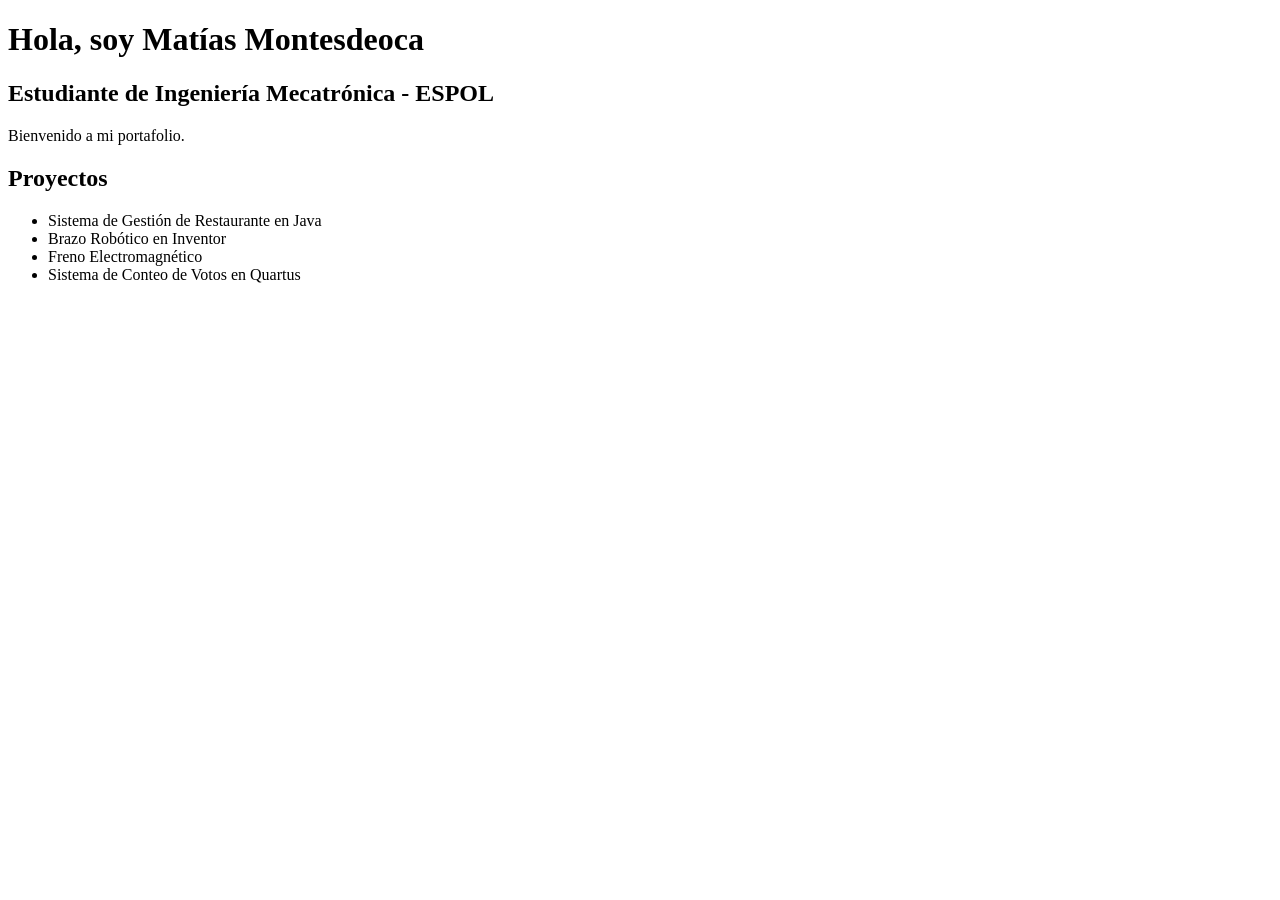
==== index.html @ 7d02b805 "Create index.html" ====
<!DOCTYPE html>
<html lang="es">
<head>
    <meta charset="UTF-8">
    <title>Matías Montesdeoca</title>
</head>

<body>

<h1>Hola, soy Matías Montesdeoca</h1>

<h2>Estudiante de Ingeniería Mecatrónica - ESPOL</h2>

<p>
Bienvenido a mi portafolio.
</p>

<h2>Proyectos</h2>

<ul>
<li>Sistema de Gestión de Restaurante en Java</li>
<li>Brazo Robótico en Inventor</li>
<li>Freno Electromagnético</li>
<li>Sistema de Conteo de Votos en Quartus</li>
</ul>

</body>
</html>
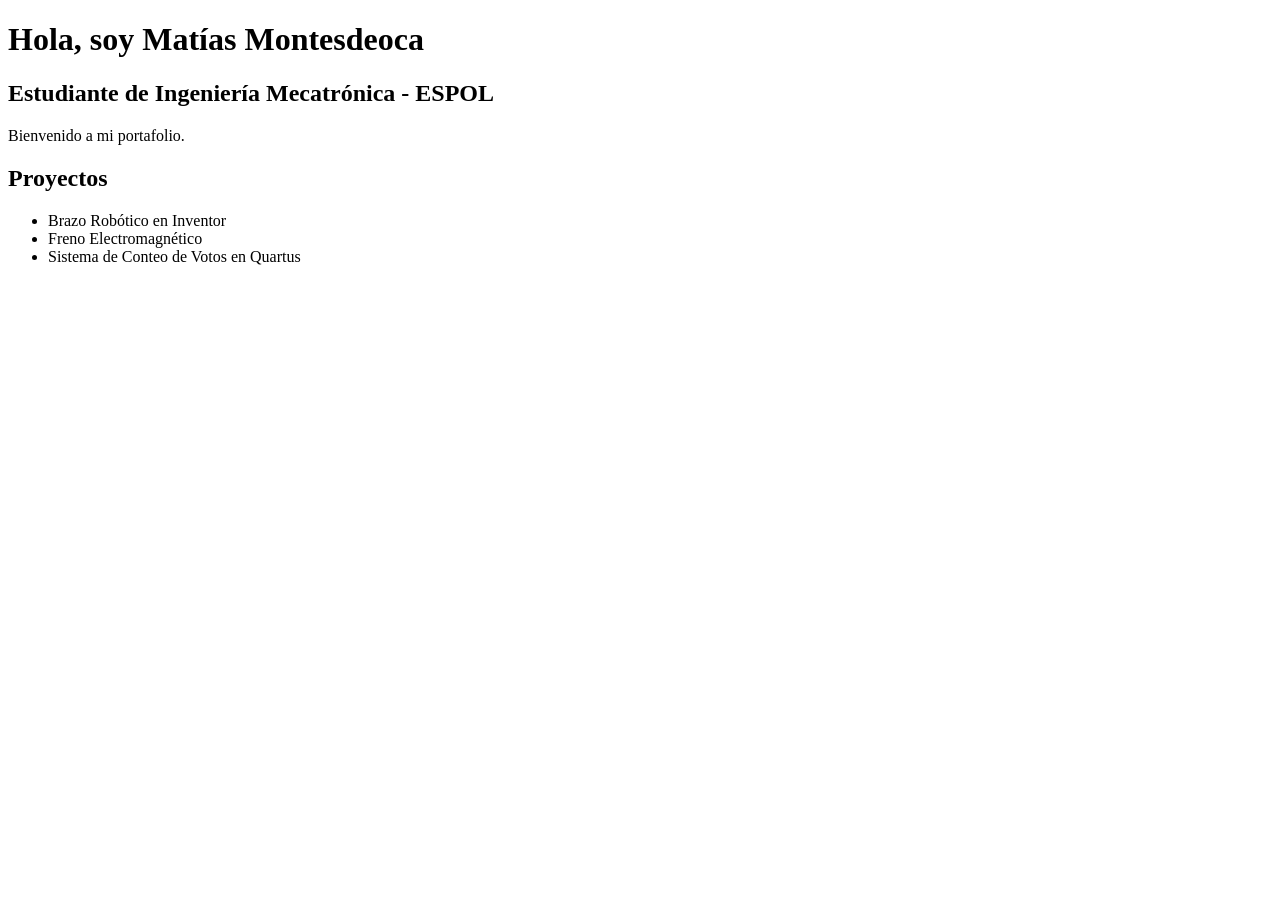
==== commit 9a17340a: "Update index.html" ====
--- a/index.html
+++ b/index.html
@@ -18,7 +18,6 @@
 <h2>Proyectos</h2>
 
 <ul>
-<li>Sistema de Gestión de Restaurante en Java</li>
 <li>Brazo Robótico en Inventor</li>
 <li>Freno Electromagnético</li>
 <li>Sistema de Conteo de Votos en Quartus</li>
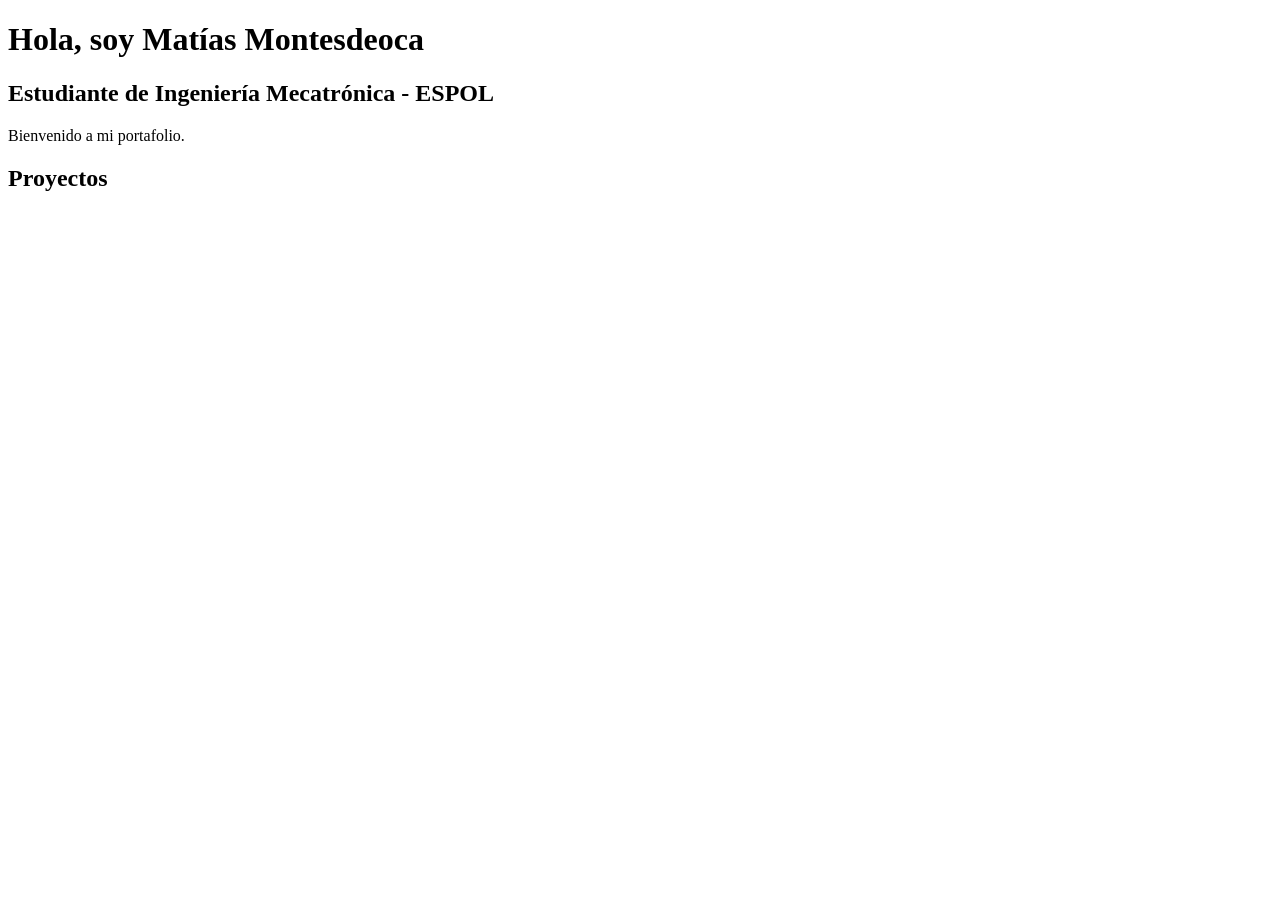
==== commit 67464cf1: "Update index.html" ====
--- a/index.html
+++ b/index.html
@@ -18,9 +18,7 @@
 <h2>Proyectos</h2>
 
 <ul>
-<li>Brazo Robótico en Inventor</li>
-<li>Freno Electromagnético</li>
-<li>Sistema de Conteo de Votos en Quartus</li>
+
 </ul>
 
 </body>
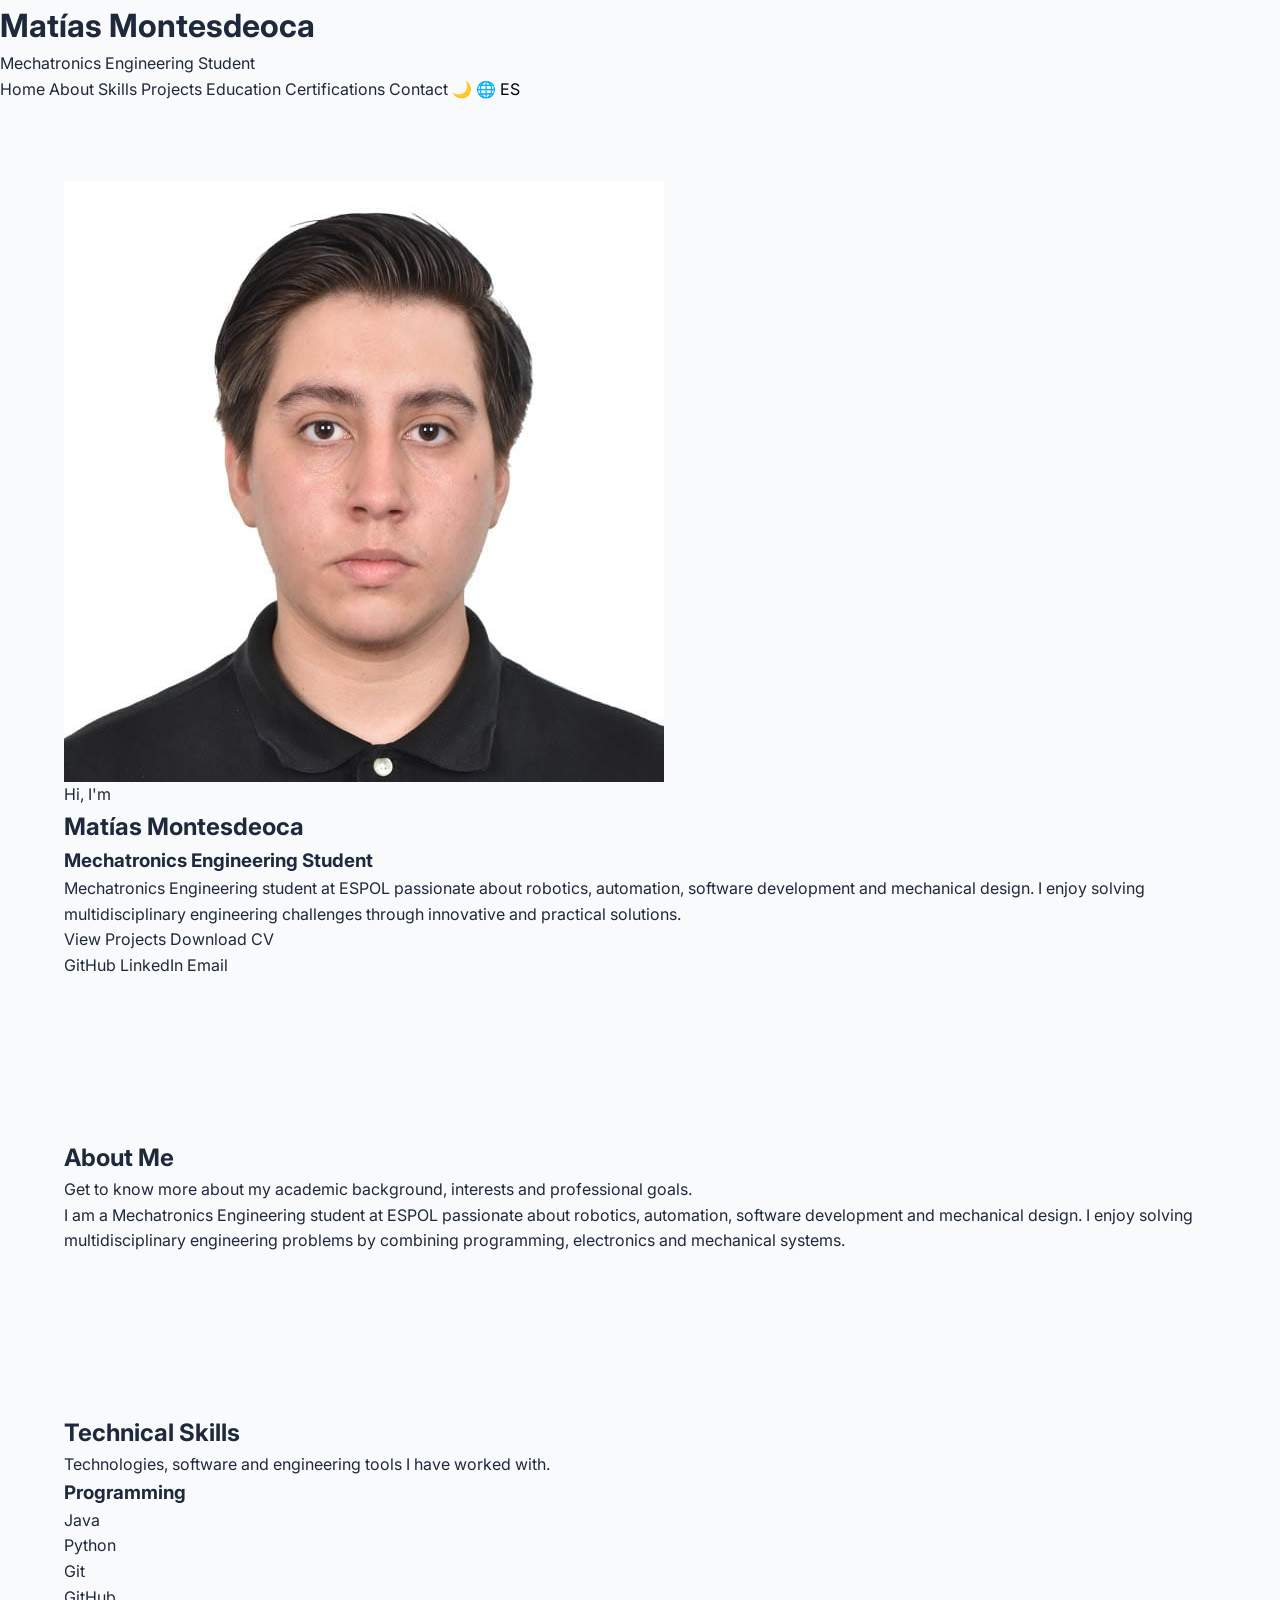
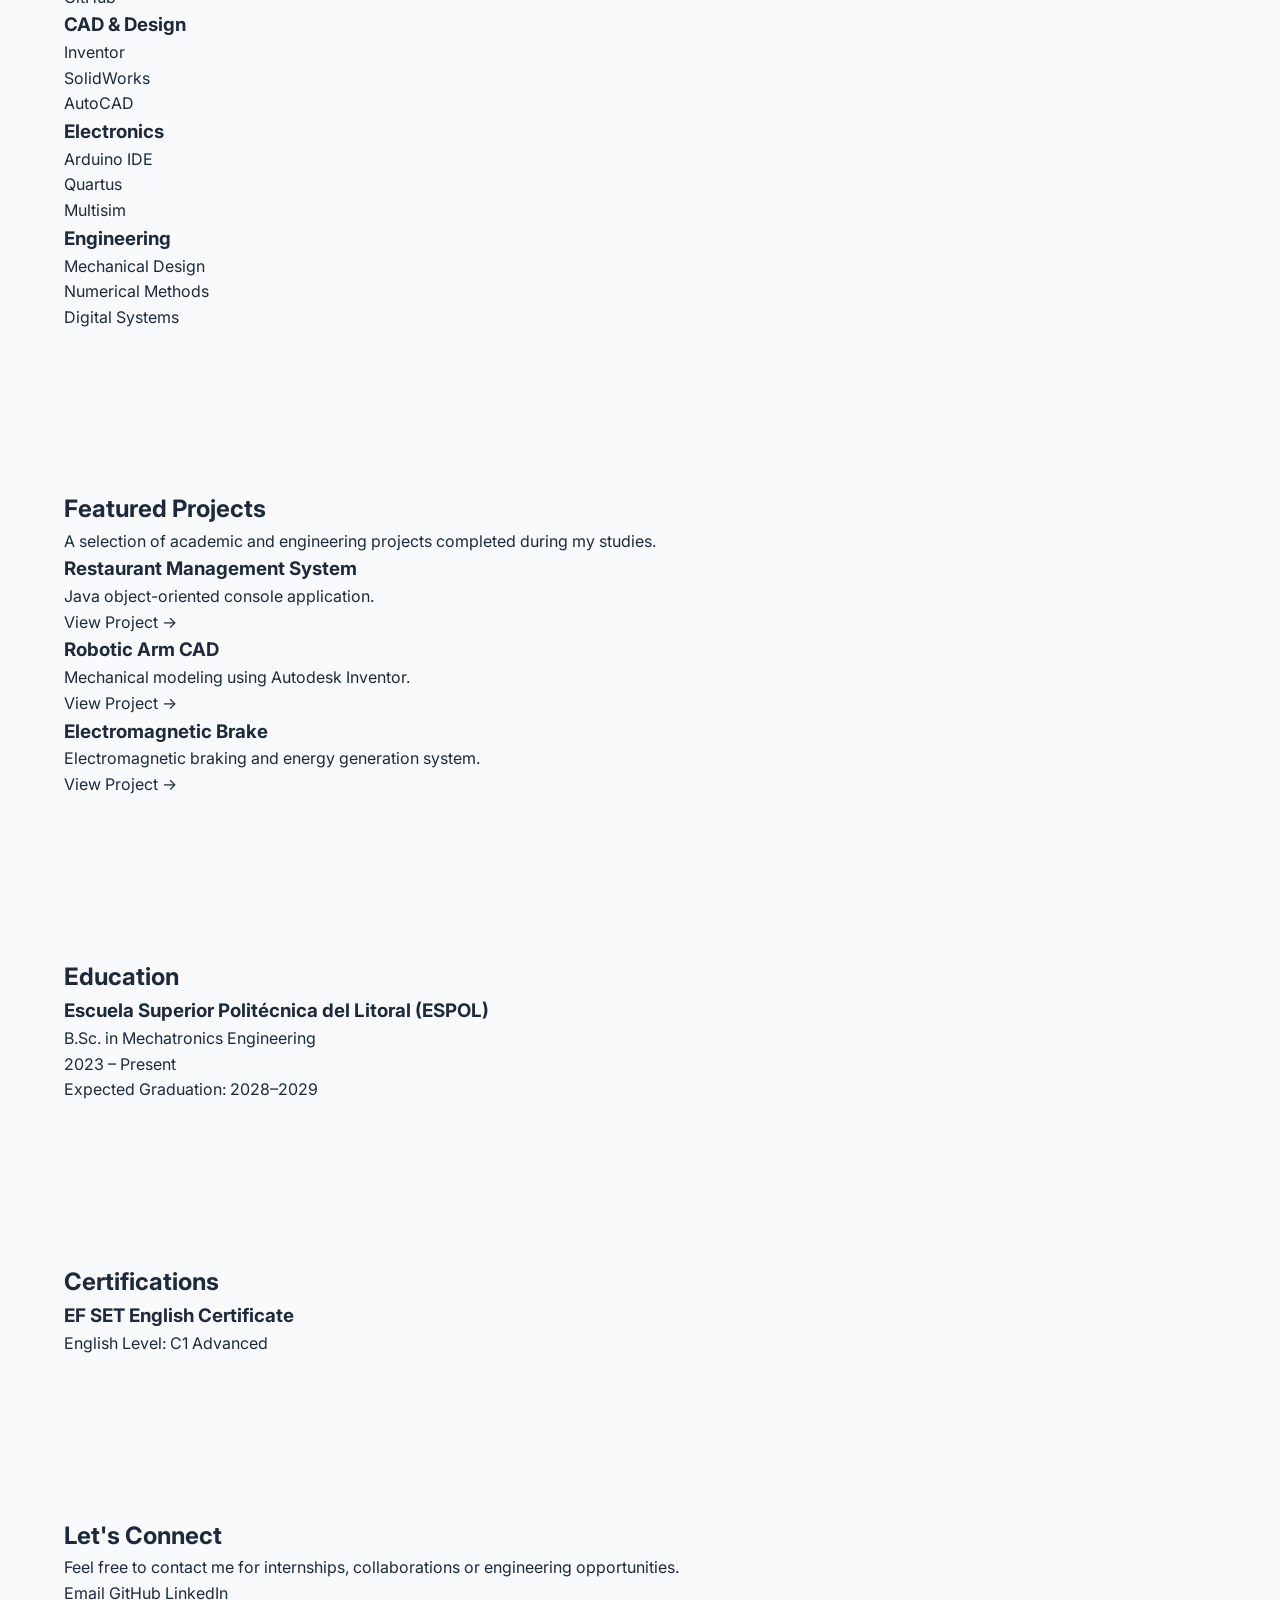
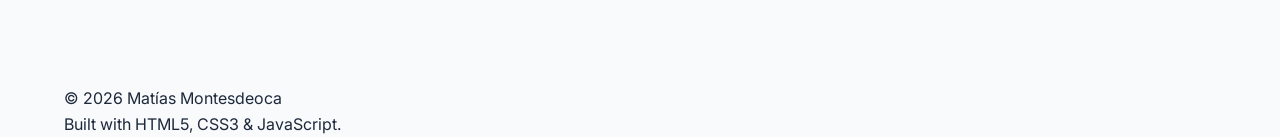
==== commit 39153848: "Update" ====
--- a/index.html
+++ b/index.html
@@ -1,25 +1,512 @@
 <!DOCTYPE html>
-<html lang="es">
+<html lang="en">
+
 <head>
+
+    <!-- =========================================
+         META INFORMATION
+    ========================================== -->
+
     <meta charset="UTF-8">
-    <title>Matías Montesdeoca</title>
+
+    <meta
+        name="viewport"
+        content="width=device-width, initial-scale=1.0">
+
+    <title>
+        Matías Montesdeoca | Mechatronics Engineering Student
+    </title>
+
+    <meta
+        name="description"
+        content="Portfolio of Matías Montesdeoca, Mechatronics Engineering student at ESPOL, interested in robotics, programming and automation.">
+
+    <!-- Favicon (to be added later) -->
+    <!-- <link rel="icon" href="images/icons/favicon.ico"> -->
+
+    <link
+        rel="stylesheet"
+        href="css/style.css">
+
+    <link
+        rel="stylesheet"
+        href="css/responsive.css">
+
 </head>
 
 <body>
 
-<h1>Hola, soy Matías Montesdeoca</h1>
-
-<h2>Estudiante de Ingeniería Mecatrónica - ESPOL</h2>
-
-<p>
-Bienvenido a mi portafolio.
-</p>
-
-<h2>Proyectos</h2>
-
-<ul>
-
-</ul>
+    <!-- =========================================
+         HEADER
+    ========================================== -->
+
+    <header>
+
+        <div class="header-info">
+
+            <h1>Matías Montesdeoca</h1>
+
+            <p>Mechatronics Engineering Student</p>
+
+        </div>
+
+        <nav class="navbar">
+
+            <a href="#home">Home</a>
+
+            <a href="#about">About</a>
+
+            <a href="#skills">Skills</a>
+
+            <a href="#projects">Projects</a>
+
+            <a href="#education">Education</a>
+
+            <a href="#certifications">Certifications</a>
+
+            <a href="#contact">Contact</a>
+
+            <button id="theme-toggle">
+                🌙
+            </button>
+
+            <button id="language-toggle">
+                🌐 ES
+            </button>
+
+        </nav>
+
+    </header>
+
+    <!-- =========================================
+         MAIN
+    ========================================== -->
+
+    <main>
+
+        <!-- =====================================
+             HERO
+        ====================================== -->
+
+        <section id="home" class="hero">
+
+            <div class="container hero-container">
+
+                <div class="hero-image">
+
+                    <img
+                        src="images/profile/profile-photo.jpeg"
+                        alt="Portrait of Matías Montesdeoca"
+                        loading="eager">
+
+                </div>
+
+                <div class="hero-content">
+
+                    <p>Hi, I'm</p>
+
+                    <h2>Matías Montesdeoca</h2>
+
+                    <h3>Mechatronics Engineering Student</h3>
+
+                    <p>
+                        Mechatronics Engineering student at ESPOL passionate
+                        about robotics, automation, software development and
+                        mechanical design. I enjoy solving multidisciplinary
+                        engineering challenges through innovative and practical
+                        solutions.
+                    </p>
+
+                    <div class="hero-buttons">
+
+                        <a href="#projects">
+                            View Projects
+                        </a>
+
+                        <a
+                            href="assets/cv/CV_EN.pdf"
+                            target="_blank"
+                            rel="noopener noreferrer">
+
+                            Download CV
+
+                        </a>
+
+                    </div>
+
+                    <div class="social-links">
+
+                        <a
+                            href="https://github.com/MatiasMontesdeoca"
+                            target="_blank"
+                            rel="noopener noreferrer">
+
+                            GitHub
+
+                        </a>
+
+                        <a
+                            href="https://linkedin.com/in/TU-LINKEDIN"
+                            target="_blank"
+                            rel="noopener noreferrer">
+
+                            LinkedIn
+
+                        </a>
+
+                        <a href="mailto:mathiasxmontesdeoca@gmail.com">
+
+                            Email
+
+                        </a>
+
+                    </div>
+
+                </div>
+
+            </div>
+
+        </section>
+
+        <!-- =====================================
+             ABOUT
+        ====================================== -->
+
+        <section id="about" class="about">
+
+            <div class="container">
+
+                <div class="section-header">
+
+                    <h2>About Me</h2>
+
+                    <p>
+                        Get to know more about my academic background,
+                        interests and professional goals.
+                    </p>
+
+                </div>
+
+                <div class="about-content">
+
+                    <p>
+                        I am a Mechatronics Engineering student at ESPOL
+                        passionate about robotics, automation, software
+                        development and mechanical design. I enjoy solving
+                        multidisciplinary engineering problems by combining
+                        programming, electronics and mechanical systems.
+                    </p>
+
+                </div>
+
+            </div>
+
+        </section>
+
+        <!-- =====================================
+             SKILLS
+        ====================================== -->
+
+        <section id="skills" class="skills">
+
+            <div class="container">
+
+                <div class="section-header">
+
+                    <h2>Technical Skills</h2>
+
+                    <p>
+                        Technologies, software and engineering tools
+                        I have worked with.
+                    </p>
+
+                </div>
+
+                <div class="skills-grid">
+
+                    <div class="card skill-card">
+
+                        <h3>Programming</h3>
+
+                        <ul>
+
+                            <li>Java</li>
+                            <li>Python</li>
+                            <li>Git</li>
+                            <li>GitHub</li>
+
+                        </ul>
+
+                    </div>
+
+                    <div class="card skill-card">
+
+                        <h3>CAD & Design</h3>
+
+                        <ul>
+
+                            <li>Inventor</li>
+                            <li>SolidWorks</li>
+                            <li>AutoCAD</li>
+
+                        </ul>
+
+                    </div>
+
+                    <div class="card skill-card">
+
+                        <h3>Electronics</h3>
+
+                        <ul>
+
+                            <li>Arduino IDE</li>
+                            <li>Quartus</li>
+                            <li>Multisim</li>
+
+                        </ul>
+
+                    </div>
+
+                    <div class="card skill-card">
+
+                        <h3>Engineering</h3>
+
+                        <ul>
+
+                            <li>Mechanical Design</li>
+                            <li>Numerical Methods</li>
+                            <li>Digital Systems</li>
+
+                        </ul>
+
+                    </div>
+
+                </div>
+
+            </div>
+
+        </section>
+
+        <!-- =====================================
+             PROJECTS
+        ====================================== -->
+
+        <section id="projects" class="projects">
+
+            <div class="container">
+
+                <div class="section-header">
+
+                    <h2>Featured Projects</h2>
+
+                    <p>
+                        A selection of academic and engineering
+                        projects completed during my studies.
+                    </p>
+
+                </div>
+
+                <div class="projects-grid">
+
+                    <article class="card project-card">
+
+                        <h3>Restaurant Management System</h3>
+
+                        <p>
+                            Java object-oriented console application.
+                        </p>
+
+                        <a href="projects/restaurant.html">
+
+                            View Project →
+
+                        </a>
+
+                    </article>
+
+                    <article class="card project-card">
+
+                        <h3>Robotic Arm CAD</h3>
+
+                        <p>
+                            Mechanical modeling using Autodesk Inventor.
+                        </p>
+
+                        <a href="projects/robotic-arm.html">
+
+                            View Project →
+
+                        </a>
+
+                    </article>
+
+                    <article class="card project-card">
+
+                        <h3>Electromagnetic Brake</h3>
+
+                        <p>
+                            Electromagnetic braking and energy generation
+                            system.
+                        </p>
+
+                        <a href="projects/electromagnetic-brake.html">
+
+                            View Project →
+
+                        </a>
+
+                    </article>
+
+                </div>
+
+            </div>
+
+        </section>
+
+        <!-- =====================================
+             EDUCATION
+        ====================================== -->
+
+        <section id="education" class="education">
+
+            <div class="container">
+
+                <div class="section-header">
+
+                    <h2>Education</h2>
+
+                </div>
+
+                <div class="card education-card">
+
+                    <h3>
+                        Escuela Superior Politécnica del Litoral (ESPOL)
+                    </h3>
+
+                    <p>B.Sc. in Mechatronics Engineering</p>
+
+                    <p>2023 – Present</p>
+
+                    <p>Expected Graduation: 2028–2029</p>
+
+                </div>
+
+            </div>
+
+        </section>
+
+        <!-- =====================================
+             CERTIFICATIONS
+        ====================================== -->
+
+        <section id="certifications" class="certifications">
+
+            <div class="container">
+
+                <div class="section-header">
+
+                    <h2>Certifications</h2>
+
+                </div>
+
+                <div class="card certification-card">
+
+                    <h3>EF SET English Certificate</h3>
+
+                    <p>English Level: C1 Advanced</p>
+
+                </div>
+
+            </div>
+
+        </section>
+
+        <!-- =====================================
+             CONTACT
+        ====================================== -->
+
+        <section id="contact" class="contact">
+
+            <div class="container">
+
+                <div class="section-header">
+
+                    <h2>Let's Connect</h2>
+
+                    <p>
+                        Feel free to contact me for internships,
+                        collaborations or engineering opportunities.
+                    </p>
+
+                </div>
+
+                <div class="contact-links">
+
+                    <a href="mailto:mathiasxmontesdeoca@gmail.com">
+
+                        Email
+
+                    </a>
+
+                    <a
+                        href="https://github.com/MatiasMontesdeoca"
+                        target="_blank"
+                        rel="noopener noreferrer">
+
+                        GitHub
+
+                    </a>
+
+                    <a
+                        href="TU_LINKEDIN"
+                        target="_blank"
+                        rel="noopener noreferrer">
+
+                        LinkedIn
+
+                    </a>
+
+                </div>
+
+            </div>
+
+        </section>
+
+    </main>
+
+    <!-- =========================================
+         FOOTER
+    ========================================== -->
+
+    <footer>
+
+        <div class="container">
+
+            <p>
+                © 2026 Matías Montesdeoca
+            </p>
+
+            <p>
+                Built with HTML5, CSS3 & JavaScript.
+            </p>
+
+        </div>
+
+    </footer>
+
+    <!-- =========================================
+         SCRIPTS
+    ========================================== -->
+
+    <!--
+    <script src="translations/en.js"></script>
+    <script src="translations/es.js"></script>
+
+    <script src="js/language.js"></script>
+    <script src="js/darkmode.js"></script>
+    <script src="js/app.js"></script>
+    -->
 
 </body>
-</html>
+
+</html>
--- a/css/style.css
+++ b/css/style.css
@@ -0,0 +1,192 @@
+/* ==========================================================
+   TABLE OF CONTENTS
+
+   1. Google Fonts
+   2. CSS Reset
+   3. CSS Variables
+      - colors
+      - typography
+      - layout
+      - shadows
+      - transitions
+
+   4. Global Styles
+      - html
+      - body
+      - img
+      - ul
+      - links
+      - button
+
+   5. Layout
+      - container
+      - section
+
+   6. Reusable Components
+      - .section-header
+      - .card
+      - .button
+      - .grid
+
+   7. Header
+   8. Hero
+   9. About
+   10. Skills
+   11. Projects
+   12. Education
+   13. Certifications
+   14. Contact
+   15. Footer
+
+   16. Utilities
+      - helper classes
+      - spacing
+      - hidden
+      - etc.
+
+   17. Dark Theme
+
+   18. Responsive Design
+
+
+/* =========================================
+   GOOGLE FONTS
+========================================= */
+@import url('https://fonts.googleapis.com/css2?family=Inter:ital,opsz,wght@0,14..32,100..900;1,14..32,100..900&display=swap');
+
+/* =========================================
+   CSS RESET
+========================================= */
+*{
+    margin: 0;
+    padding: 0;
+    box-sizing: border-box;
+}
+
+/* =========================================
+   CSS VARIABLES
+========================================= */
+:root{
+
+    /* Colors */
+
+    --primary-color: #2563EB;
+    --background-color: #F8FAFC;
+    --surface-color: #FFFFFF;
+
+    --text-color: #1E293B;
+    --text-secondary: #64748B;
+
+    --border-color: #E2E8F0;
+
+    /* Typography */
+
+    --font-family: 'Inter', sans-serif;
+
+    /* Layout */
+
+    --max-width: 1200px;
+
+    --border-radius: 12px;
+
+    /* Shadows */
+
+    --shadow-sm: 0 2px 8px rgba(15,23,42,0.08);
+
+    --shadow-md: 0 8px 24px rgba(15,23,42,0.12);
+
+    /* Transitions */
+
+    --transition: 0.3s ease;
+
+}
+
+/* =========================================
+   GLOBAL STYLES
+========================================= */
+/* html */
+
+html{
+
+    scroll-behavior: smooth;
+
+}
+
+/* body */
+
+body{
+
+    font-family: var(--font-family);
+
+    background-color: var(--background-color);
+
+    color: var(--text-color);
+
+    line-height: 1.6;
+
+}
+
+/* img */
+
+img{
+
+    max-width: 100%;
+
+    display: block;
+
+}
+
+/* ul */
+
+ul{
+
+    list-style: none;
+
+}
+
+/* links */
+
+a{
+
+    color: inherit;
+
+    text-decoration: none;
+
+    transition: var(--transition);
+
+}
+
+/* buttons */
+
+button{
+
+    font: inherit;
+
+    border: none;
+
+    background: none;
+
+    cursor: pointer;
+
+}
+
+/* =========================================
+   LAYOUT
+========================================= */
+/* container */ 
+.container{
+
+    width: min(90%, var(--max-width));
+
+    margin: 0 auto;
+
+}
+
+/* section */
+
+section{
+
+    padding: 5rem 0;
+
+}
+
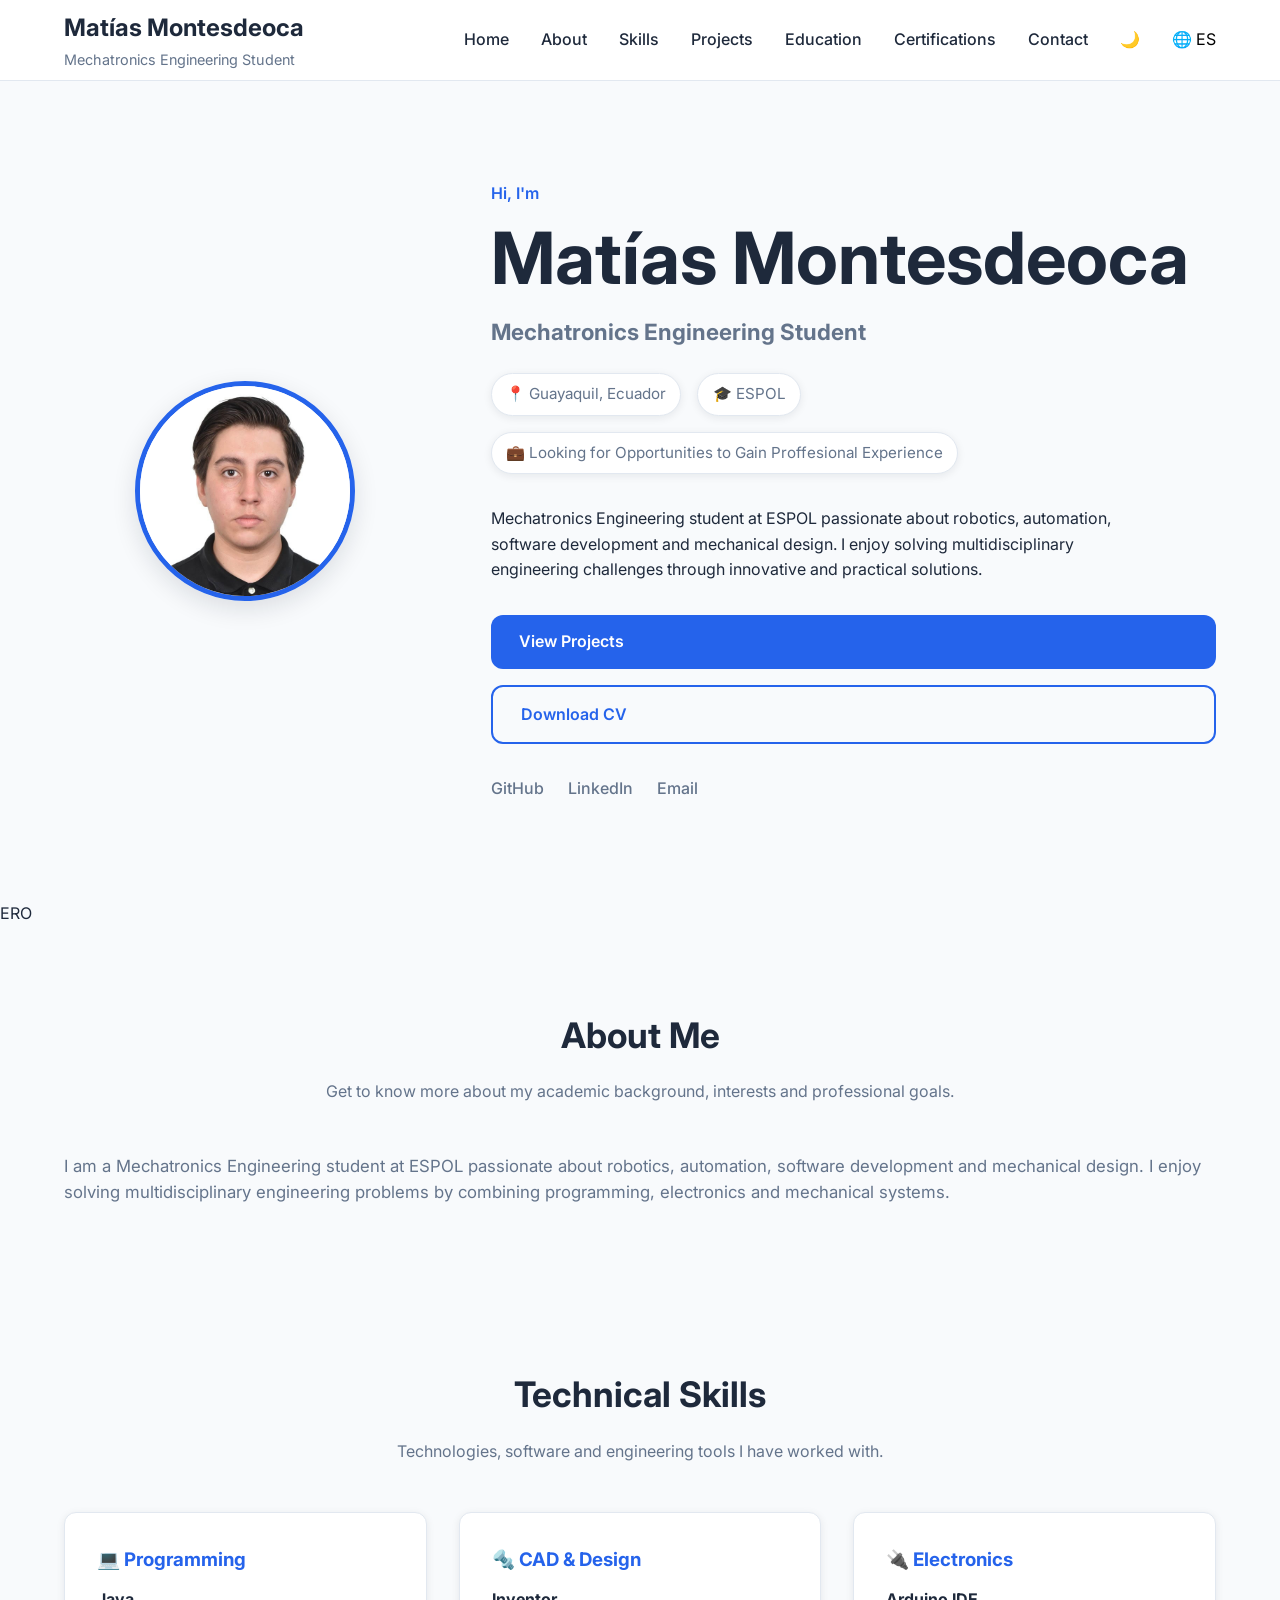
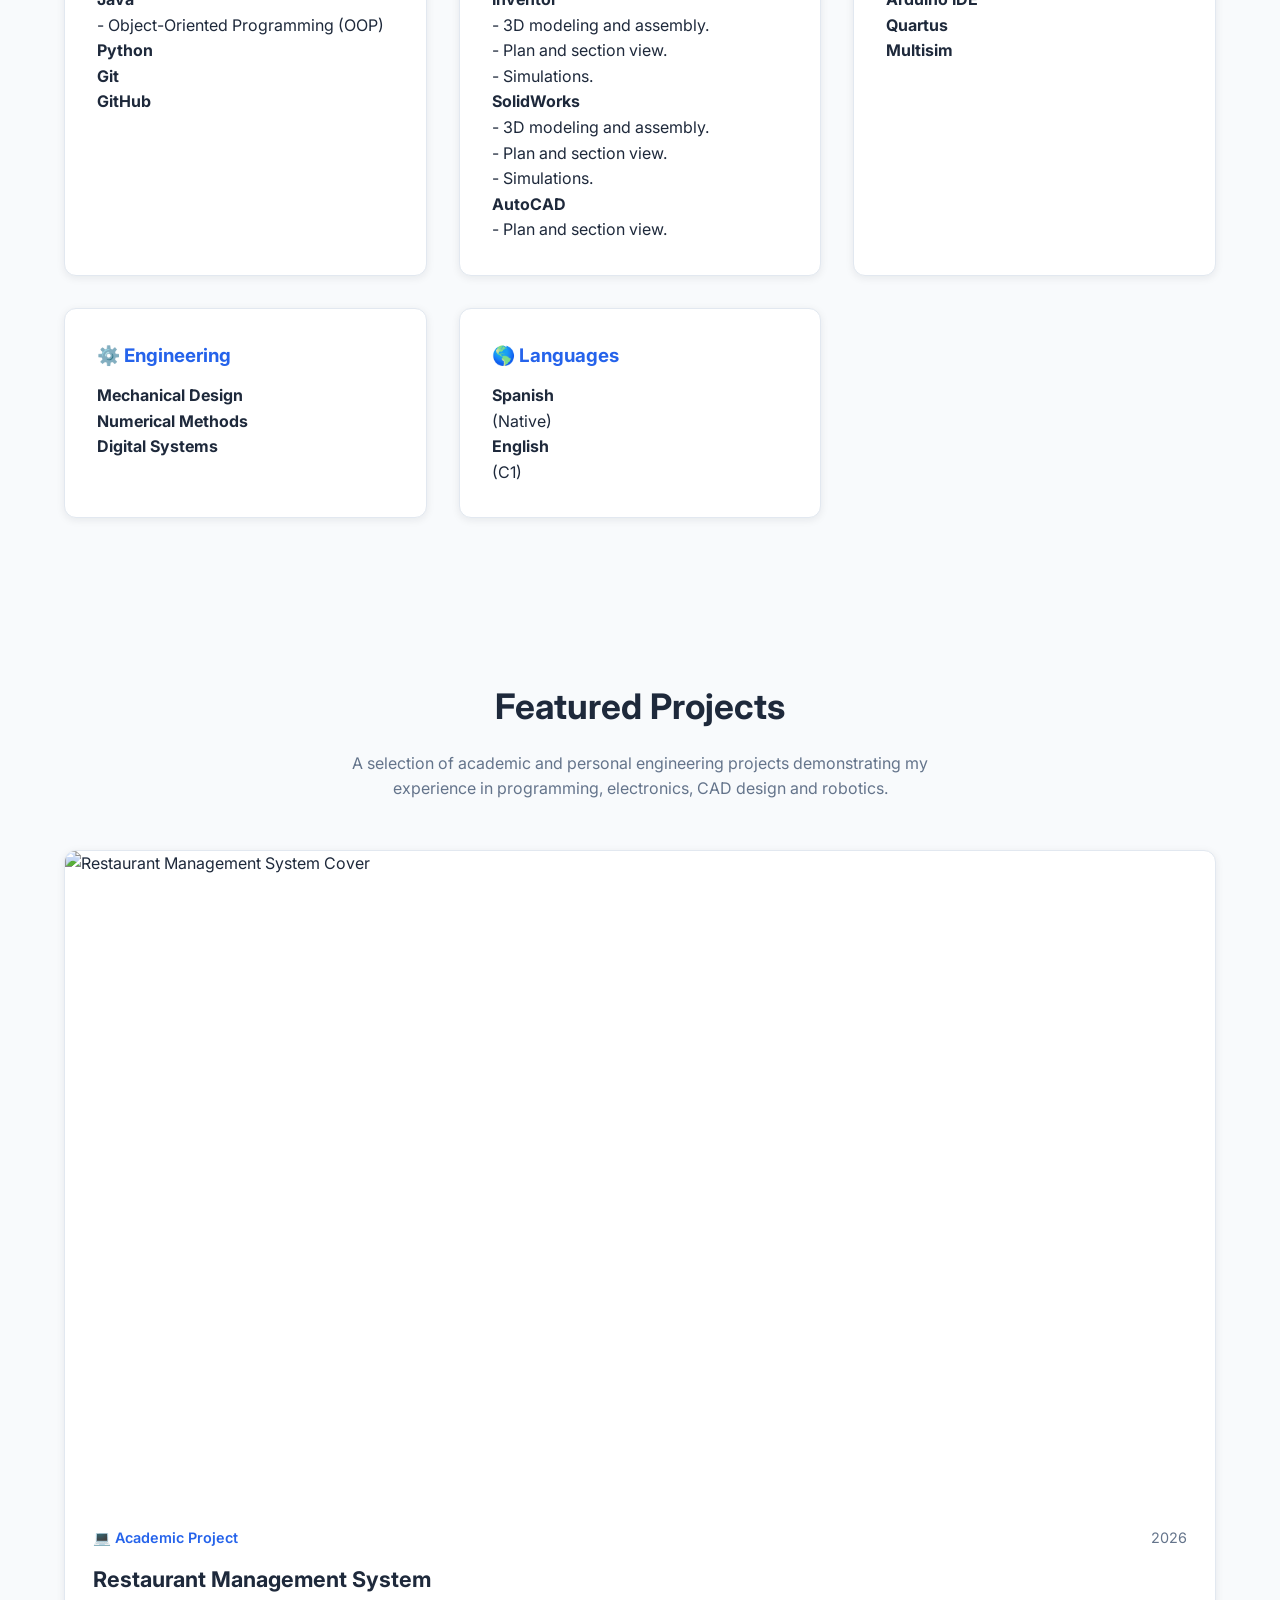
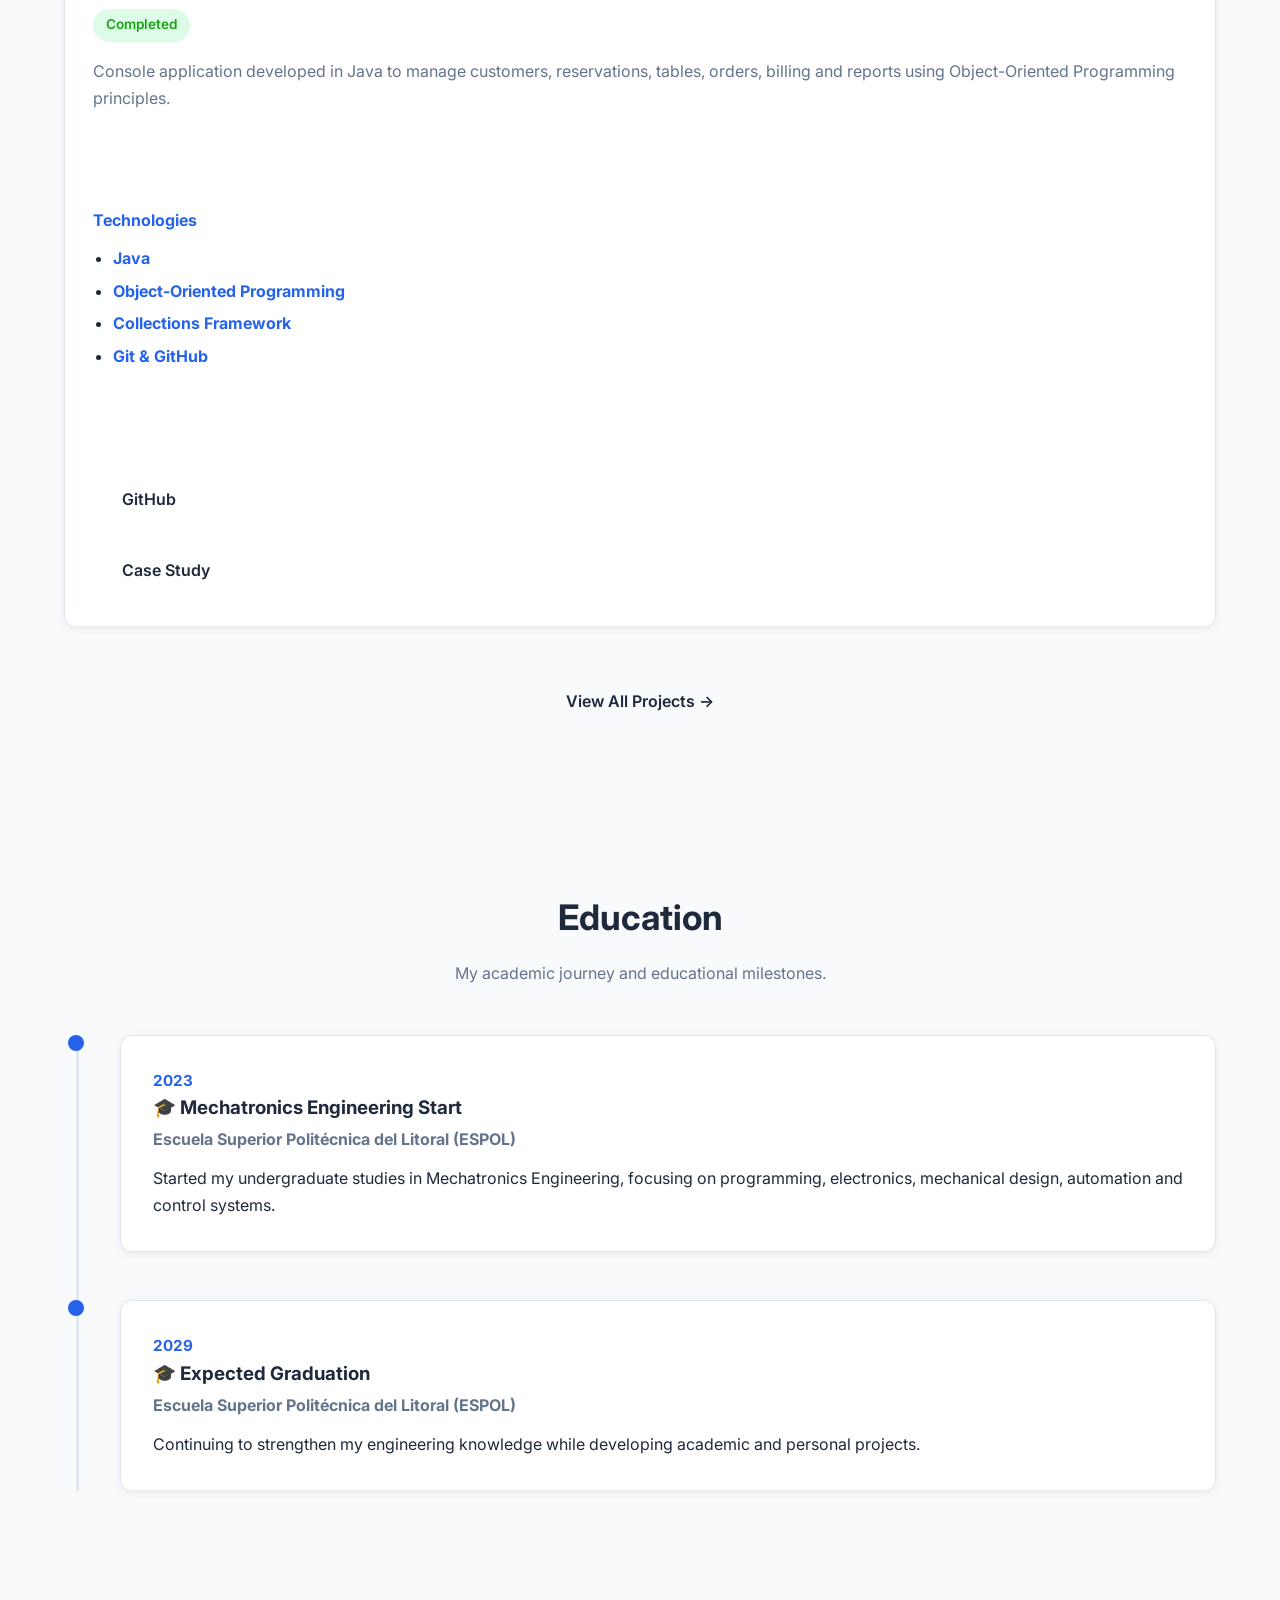
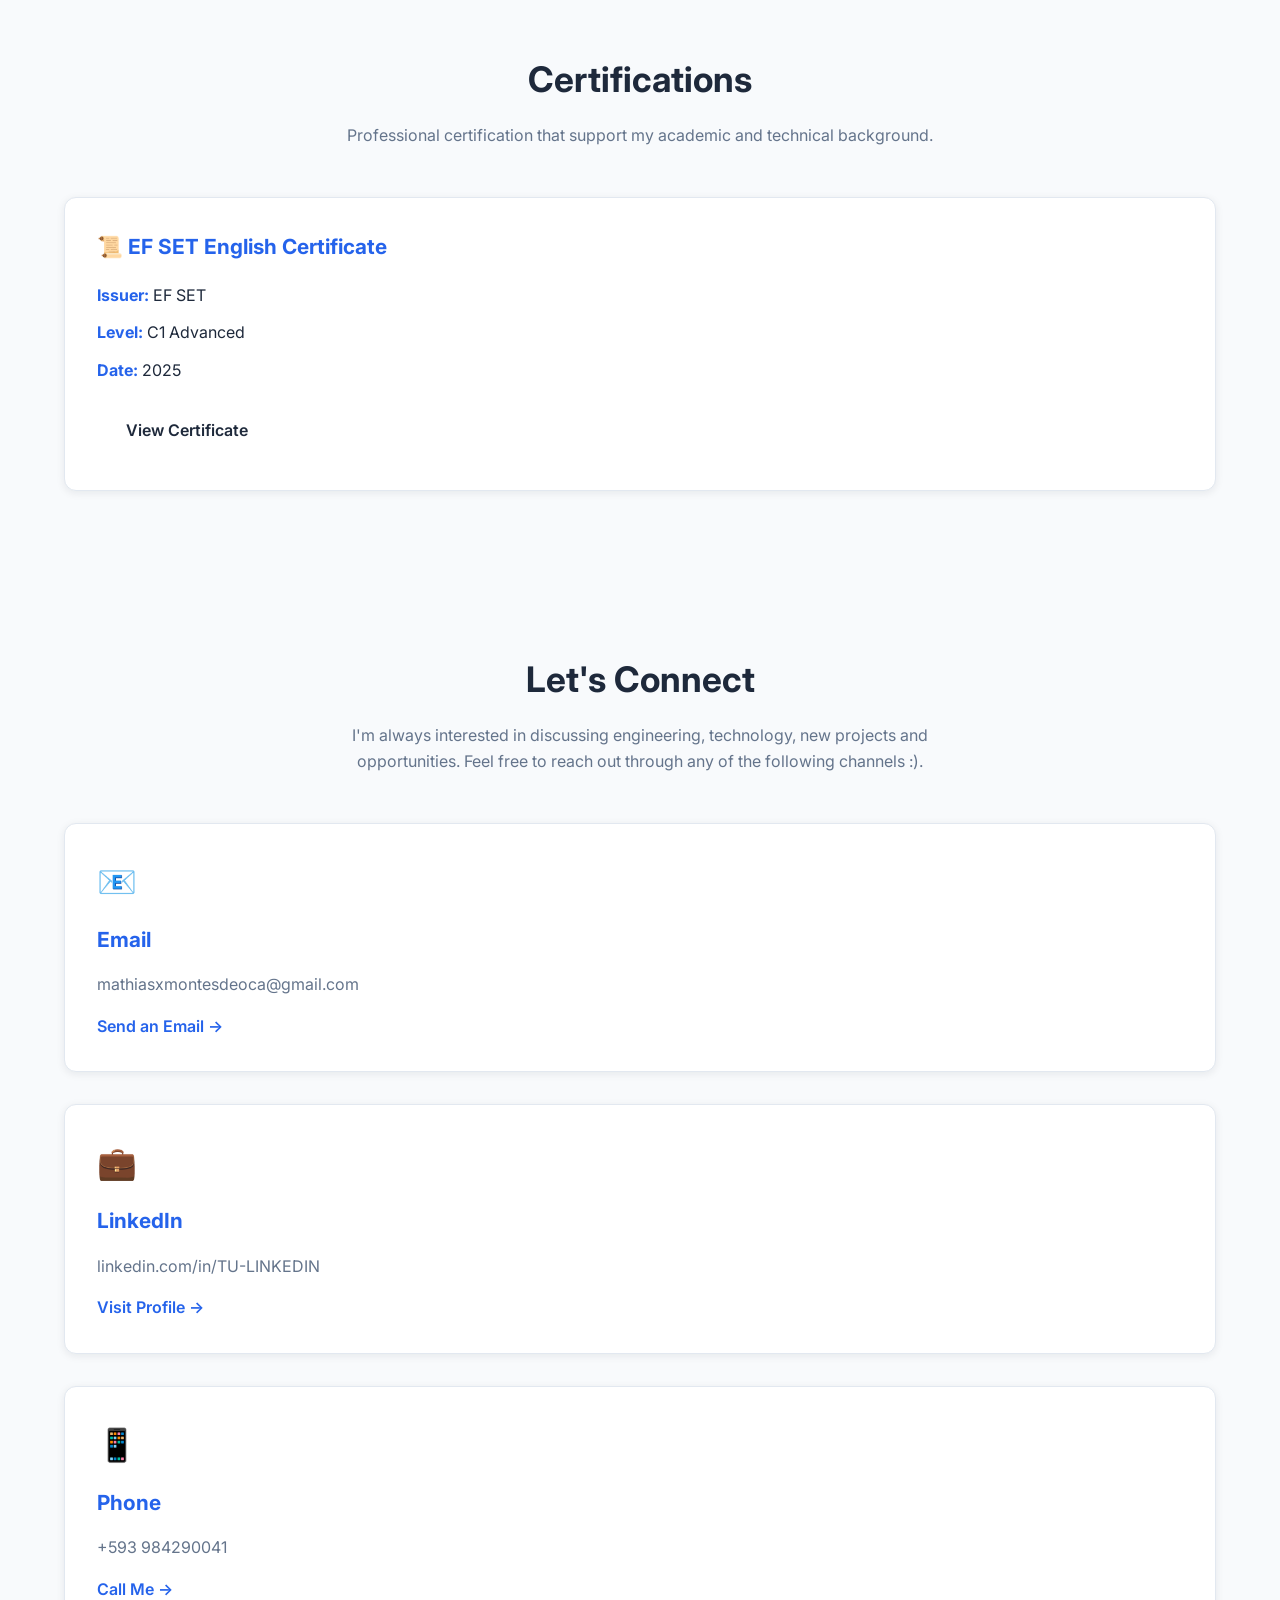
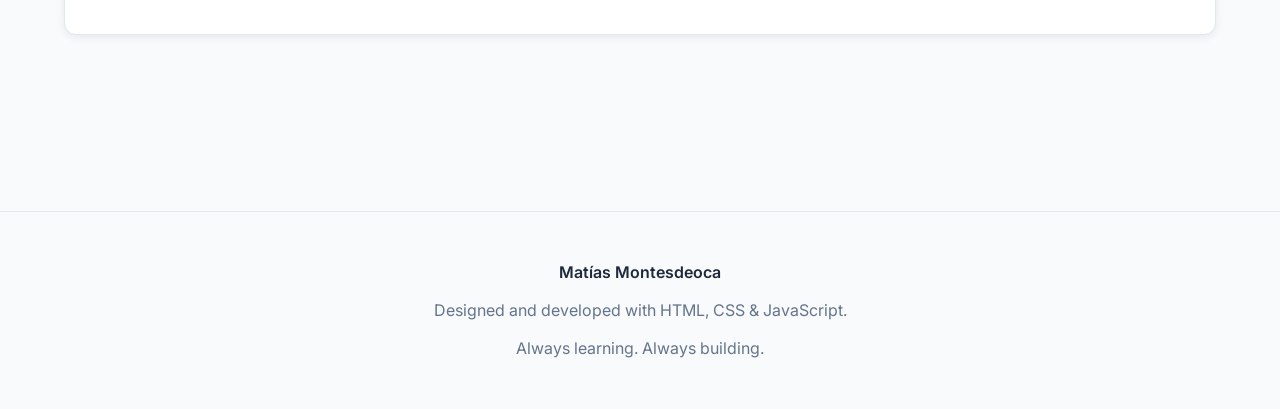
==== commit 4702918f: "CSS Update" ====
--- a/index.html
+++ b/index.html
@@ -42,46 +42,47 @@
 
     <header>
 
-        <div class="header-info">
-
-            <h1>Matías Montesdeoca</h1>
-
-            <p>Mechatronics Engineering Student</p>
-
+        <div class="container header-container">
+
+            <div class="header-info">
+
+                <h1>Matías Montesdeoca</h1>
+
+                <p>Mechatronics Engineering Student</p>
+
+            </div>
+
+            <nav class="navbar">
+
+                <a href="#home">Home</a>
+
+                <a href="#about">About</a>
+
+                <a href="#skills">Skills</a>
+
+                <a href="#projects">Projects</a>
+
+                <a href="#education">Education</a>
+
+                <a href="#certifications">Certifications</a>
+
+                <a href="#contact">Contact</a>
+
+                <button id="theme-toggle">
+                    🌙
+                </button>
+
+                <button id="language-toggle">
+                    🌐 ES
+                </button>
+
+            </nav>
         </div>
-
-        <nav class="navbar">
-
-            <a href="#home">Home</a>
-
-            <a href="#about">About</a>
-
-            <a href="#skills">Skills</a>
-
-            <a href="#projects">Projects</a>
-
-            <a href="#education">Education</a>
-
-            <a href="#certifications">Certifications</a>
-
-            <a href="#contact">Contact</a>
-
-            <button id="theme-toggle">
-                🌙
-            </button>
-
-            <button id="language-toggle">
-                🌐 ES
-            </button>
-
-        </nav>
-
     </header>
 
     <!-- =========================================
          MAIN
     ========================================== -->
-
     <main>
 
         <!-- =====================================
@@ -103,28 +104,69 @@
 
                 <div class="hero-content">
 
-                    <p>Hi, I'm</p>
-
-                    <h2>Matías Montesdeoca</h2>
-
-                    <h3>Mechatronics Engineering Student</h3>
-
-                    <p>
+                    <p class="hero-greeting">
+
+                        Hi, I'm
+
+                    </p>
+
+                    <h2 class="hero-title">
+
+                        Matías Montesdeoca
+
+                    </h2>
+
+                    <h3 class="hero-subtitle">
+
+                        Mechatronics Engineering Student
+
+                    </h3>
+
+                    <div class="hero-highlights">
+
+                        <span class="highlight-item">
+
+                            📍 Guayaquil, Ecuador
+
+                        </span>
+
+                        <span class="highlight-item">
+
+                            🎓 ESPOL
+
+                        </span>
+
+                        <span class="highlight-item">
+
+                            💼 Looking for Opportunities to Gain Proffesional Experience
+
+                        </span>
+
+                    </div>
+
+                    <p class="hero-description">
+
                         Mechatronics Engineering student at ESPOL passionate
                         about robotics, automation, software development and
                         mechanical design. I enjoy solving multidisciplinary
                         engineering challenges through innovative and practical
                         solutions.
+
                     </p>
 
                     <div class="hero-buttons">
 
-                        <a href="#projects">
+                        <a
+                            href="#projects"
+                            class="button button-primary">
+
                             View Projects
+
                         </a>
 
                         <a
-                            href="assets/cv/CV_EN.pdf"
+                            href="documents/CV_EN.pdf"
+                            class="button button-secondary"
                             target="_blank"
                             rel="noopener noreferrer">
 
@@ -166,7 +208,8 @@
 
             </div>
 
-        </section>
+        </section>ERO
+
 
         <!-- =====================================
              ABOUT
@@ -189,18 +232,18 @@
 
                 <div class="about-content">
 
-                    <p>
-                        I am a Mechatronics Engineering student at ESPOL
-                        passionate about robotics, automation, software
-                        development and mechanical design. I enjoy solving
-                        multidisciplinary engineering problems by combining
-                        programming, electronics and mechanical systems.
-                    </p>
-
-                </div>
-
+                    <div class="about-description">
+
+                        <p class="about-description">
+                            I am a Mechatronics Engineering student at ESPOL
+                            passionate about robotics, automation, software
+                            development and mechanical design. I enjoy solving
+                            multidisciplinary engineering problems by combining
+                            programming, electronics and mechanical systems.
+                        </p>
+                    </div>
+                </div>
             </div>
-
         </section>
 
         <!-- =====================================
@@ -222,18 +265,26 @@
 
                 </div>
 
-                <div class="skills-grid">
+                <div class="grid skills-grid">
 
                     <div class="card skill-card">
 
-                        <h3>Programming</h3>
+                        <h3>💻 Programming</h3>
 
                         <ul>
 
-                            <li>Java</li>
-                            <li>Python</li>
-                            <li>Git</li>
-                            <li>GitHub</li>
+                            <li><strong>Java</strong>
+                                <li>- Object-Oriented Programming (OOP)</li>
+                            </li>
+                            <li><strong>Python</strong>
+
+                            </li>
+                            <li><strong>Git</strong>
+                            
+                            </li>
+                            <li><strong>GitHub</strong>
+                            
+                            </li>
 
                         </ul>
 
@@ -241,13 +292,23 @@
 
                     <div class="card skill-card">
 
-                        <h3>CAD & Design</h3>
+                        <h3>🔩 CAD & Design</h3>
 
                         <ul>
 
-                            <li>Inventor</li>
-                            <li>SolidWorks</li>
-                            <li>AutoCAD</li>
+                            <li><strong>Inventor</strong>
+                                <li>- 3D modeling and assembly.</li>
+                                <li>- Plan and section view.</li>
+                                <li>- Simulations.</li>
+                            </li>
+                            <li><strong>SolidWorks</strong>
+                                <li>- 3D modeling and assembly.</li>
+                                <li>- Plan and section view.</li>
+                                <li>- Simulations.</li>
+                            </li>
+                            <li><strong>AutoCAD</strong>
+                                <li>- Plan and section view.</li>
+                            </li>
 
                         </ul>
 
@@ -255,13 +316,19 @@
 
                     <div class="card skill-card">
 
-                        <h3>Electronics</h3>
+                        <h3>🔌 Electronics</h3>
 
                         <ul>
 
-                            <li>Arduino IDE</li>
-                            <li>Quartus</li>
-                            <li>Multisim</li>
+                            <li><strong>Arduino IDE</strong>
+                            
+                            </li>
+                            <li><strong>Quartus</strong>
+                            
+                            </li>
+                            <li><strong>Multisim</strong>
+                            
+                            </li>
 
                         </ul>
 
@@ -269,27 +336,46 @@
 
                     <div class="card skill-card">
 
-                        <h3>Engineering</h3>
+                        <h3>⚙️ Engineering</h3>
 
                         <ul>
 
-                            <li>Mechanical Design</li>
-                            <li>Numerical Methods</li>
-                            <li>Digital Systems</li>
+                            <li><strong>Mechanical Design</strong>
+                            
+                            </li>
+                            <li><strong>Numerical Methods</strong>
+                            
+                            </li>
+                            <li><strong>Digital Systems</strong>
+                            
+                            </li>
 
                         </ul>
 
                     </div>
 
-                </div>
-
+                    <div class="card skill-card">
+                        
+                        <h3>🌎 Languages</h3>
+
+                        <ul>
+
+                            <li><strong>Spanish</strong> 
+                                <li>(Native)</li>
+                            </li>
+                            <li><strong>English</strong> 
+                                <li>(C1)</li>
+                            </li>
+
+                        </ul>
+                    </div>
+                </div>
             </div>
-
         </section>
 
         <!-- =====================================
-             PROJECTS
-        ====================================== -->
+            PROJECTS
+        ===================================== -->
 
         <section id="projects" class="projects">
 
@@ -297,65 +383,500 @@
 
                 <div class="section-header">
 
-                    <h2>Featured Projects</h2>
-
-                    <p>
-                        A selection of academic and engineering
-                        projects completed during my studies.
+                    <h2 class="section-title">
+
+                        Featured Projects
+
+                    </h2>
+
+                    <p class="section-description">
+
+                        A selection of academic and personal engineering projects
+                        demonstrating my experience in programming, electronics,
+                        CAD design and robotics.
+
                     </p>
 
                 </div>
 
-                <div class="projects-grid">
-
-                    <article class="card project-card">
-
-                        <h3>Restaurant Management System</h3>
-
-                        <p>
-                            Java object-oriented console application.
+                <article class="card project-card">
+
+                    <!-- Project Cover -->
+
+                    <div class="project-image">
+
+                        <img
+                            src="images/projects/restaurant-system/cover.png"
+                            alt="Restaurant Management System Cover">
+
+                    </div>
+
+                    <!-- Project Information -->
+
+                    <div class="project-content">
+
+                        <!-- Project Type & Year -->
+
+                        <div class="project-header">
+
+                            <span class="project-type">
+
+                                💻 Academic Project
+
+                            </span>
+
+                            <span class="project-year">
+
+                                2026
+
+                            </span>
+
+                        </div>
+
+                        <!-- Project Title -->
+
+                        <h3 class="project-title">
+
+                            Restaurant Management System
+
+                        </h3>
+
+                        <!-- Project Status -->
+
+                        <span class="project-status completed">
+
+                            Completed
+
+                        </span>
+
+                        <!-- Project Description -->
+
+                        <p class="project-description">
+
+                            Console application developed in Java to manage customers,
+                            reservations, tables, orders, billing and reports using
+                            Object-Oriented Programming principles.
+
                         </p>
 
-                        <a href="projects/restaurant.html">
-
-                            View Project →
+                        <!-- Technologies -->
+
+                        <section class="project-technologies">
+
+                            <h4>
+
+                                Technologies
+
+                            </h4>
+
+                            <ul class="technology-list">
+
+                                <li>
+
+                                    <strong>Java</strong>
+
+                                </li>
+
+                                <li>
+
+                                    <strong>Object-Oriented Programming</strong>
+
+                                </li>
+
+                                <li>
+
+                                    <strong>Collections Framework</strong>
+
+                                </li>
+
+                                <li>
+
+                                    <strong>Git & GitHub</strong>
+
+                                </li>
+
+                            </ul>
+
+                        </section>
+
+                        <!-- Project Links -->
+
+                        <div class="project-buttons">
+
+                            <a
+                                href="https://github.com/MatiasMontesdeoca"
+                                target="_blank"
+                                class="button secondary-button">
+
+                                GitHub
+
+                            </a>
+
+                            <a
+                                href="projects/restaurant-management.html"
+                                class="button primary-button">
+
+                                Case Study
+
+                            </a>
+
+                        </div>
+
+                    </div>
+
+                </article>
+
+                </div>
+
+                <div class="projects-footer">
+
+                    <a
+                        href="projects.html"
+                        class="button secondary-button">
+
+                        View All Projects →
+
+                    </a>
+
+                </div>
+
+            </div>
+
+        </section>
+
+        <!-- =====================================
+        EDUCATION
+        ===================================== -->
+
+        <section id="education" class="education">
+
+            <div class="container">
+
+                <div class="section-header">
+
+                    <h2 class="section-title">
+
+                        Education
+
+                    </h2>
+
+                    <p class="section-description">
+
+                        My academic journey and educational milestones.
+
+                    </p>
+
+                </div>
+
+                <div class="timeline">
+
+                    <!-- Timeline Item -->
+
+                    <article class="timeline-item">
+
+                        <div class="timeline-marker">
+
+                            <span></span>
+
+                        </div>
+
+                        <div class="timeline-content card">
+
+                            <div class="timeline-date">
+
+                                <span class="timeline-year">
+
+                                    2023
+
+                                </span>
+
+                            </div>
+
+                            <h3 class="timeline-title">
+
+                                <span class="timeline-icon">🎓</span>
+
+                                <span>Mechatronics Engineering Start</span> 
+                            
+                            </h3>
+
+                            <h4>
+
+                                Escuela Superior Politécnica del Litoral (ESPOL)
+
+                            </h4>
+
+                            <p>
+
+                                Started my undergraduate studies in Mechatronics Engineering,
+                                focusing on programming, electronics, mechanical design,
+                                automation and control systems.
+
+                            </p>
+
+                        </div>
+
+                    </article>
+
+                    <!-- Timeline Item -->
+
+                    <article class="timeline-item">
+
+                        <div class="timeline-marker">
+
+                            <span></span>
+
+                        </div>
+
+                        <div class="timeline-content card">
+
+                            <div class="timeline-date">
+
+                                <span class="timeline-year">
+                                    
+                                    2029
+
+                                </span>
+
+                            </div>
+
+                            <h3 class="timeline-title">
+
+                                <span class="timeline-icon">🎓</span>
+                                
+                                <span>Expected Graduation</span>
+
+                            </h3>
+
+                            <h4>
+
+                                Escuela Superior Politécnica del Litoral (ESPOL)
+
+                            </h4>
+
+                            <p>
+
+                                Continuing to strengthen my engineering
+                                knowledge while developing academic and
+                                personal projects.
+
+                            </p>
+
+                        </div>
+
+                    </article>
+
+                </div>
+
+            </div>
+
+        </section>
+
+        <!-- =====================================
+        CERTIFICATIONS
+        ===================================== -->
+
+        <section id="certifications" class="certifications">
+
+            <div class="container">
+
+                <div class="section-header">
+
+                    <h2 class="section-title">
+
+                        Certifications
+
+                    </h2>
+
+                    <p class="section-description">
+
+                        Professional certification  that support my academic 
+                        and technical background.
+
+                    </p>
+
+                </div>
+
+                <div class="certifications-grid">
+
+                    <!-- Certification Card -->
+
+                    <article class="card certification-card">
+
+                        <h3 class="certification-title">
+
+                            📜 EF SET English Certificate
+
+                        </h3>
+
+                        <ul class="certification-details">
+
+                            <li>
+
+                                <strong>Issuer:</strong> EF SET
+
+                            </li>
+
+                            <li>
+
+                                <strong>Level:</strong> C1 Advanced
+
+                            </li>
+
+                            <li>
+
+                                <strong>Date:</strong> 2025
+
+                            </li>
+
+                        </ul>
+
+                        <a
+                            href="#"
+                            target="_blank"
+                            class="button secondary-button">
+
+                            View Certificate
 
                         </a>
 
                     </article>
 
-                    <article class="card project-card">
-
-                        <h3>Robotic Arm CAD</h3>
-
-                        <p>
-                            Mechanical modeling using Autodesk Inventor.
+                </div>
+
+            </div>
+
+        </section>
+
+        <!-- =====================================
+        CONTACT
+        ===================================== -->
+
+        <section id="contact" class="contact">
+
+            <div class="container">
+
+                <!-- Section Header -->
+
+                <div class="section-header">
+
+                    <h2 class="section-title">
+
+                        Let's Connect
+
+                    </h2>
+
+                    <p class="section-description">
+
+                        I'm always interested in discussing engineering,
+                        technology, new projects and opportunities.
+                        Feel free to reach out through any of the following
+                        channels :).
+
+                    </p>
+
+                </div>
+
+                <!-- Contact Cards -->
+
+                <div class="contact-grid">
+
+                    <!-- Email -->
+
+                    <a
+                        href="mailto:mathiasxmontesdeoca@gmail.com"
+                        class="card contact-card">
+
+                        <div class="contact-icon">
+
+                            📧
+
+                        </div>
+
+                        <h3 class="contact-title">
+
+                            Email
+
+                        </h3>
+
+                        <p class="contact-info">
+
+                            mathiasxmontesdeoca@gmail.com
+
                         </p>
 
-                        <a href="projects/robotic-arm.html">
-
-                            View Project →
-
-                        </a>
-
-                    </article>
-
-                    <article class="card project-card">
-
-                        <h3>Electromagnetic Brake</h3>
-
-                        <p>
-                            Electromagnetic braking and energy generation
-                            system.
+                        <span class="contact-link">
+
+                            Send an Email →
+
+                        </span>
+
+                    </a>
+
+                    <!-- LinkedIn -->
+
+                    <a
+                        href="https://linkedin.com/in/TU-LINKEDIN"
+                        target="_blank"
+                        class="card contact-card">
+
+                        <div class="contact-icon">
+
+                            💼
+
+                        </div>
+
+                        <h3 class="contact-title">
+
+                            LinkedIn
+
+                        </h3>
+
+                        <p class="contact-info">
+
+                            linkedin.com/in/TU-LINKEDIN
+
                         </p>
 
-                        <a href="projects/electromagnetic-brake.html">
-
-                            View Project →
-
-                        </a>
-
-                    </article>
+                        <span class="contact-link">
+
+                            Visit Profile →
+
+                        </span>
+
+                    </a>
+
+                    <!-- Phone -->
+
+                    <a
+                        href="tel:+593XXXXXXXXX"
+                        class="card contact-card">
+
+                        <div class="contact-icon">
+
+                            📱
+
+                        </div>
+
+                        <h3 class="contact-title">
+
+                            Phone
+
+                        </h3>
+
+                        <p class="contact-info">
+
+                            +593 984290041
+
+                        </p>
+
+                        <span class="contact-link">
+
+                            Call Me →
+
+                        </span>
+
+                    </a>
 
                 </div>
 
@@ -363,131 +884,32 @@
 
         </section>
 
-        <!-- =====================================
-             EDUCATION
-        ====================================== -->
-
-        <section id="education" class="education">
-
-            <div class="container">
-
-                <div class="section-header">
-
-                    <h2>Education</h2>
-
-                </div>
-
-                <div class="card education-card">
-
-                    <h3>
-                        Escuela Superior Politécnica del Litoral (ESPOL)
-                    </h3>
-
-                    <p>B.Sc. in Mechatronics Engineering</p>
-
-                    <p>2023 – Present</p>
-
-                    <p>Expected Graduation: 2028–2029</p>
-
-                </div>
-
-            </div>
-
-        </section>
-
-        <!-- =====================================
-             CERTIFICATIONS
-        ====================================== -->
-
-        <section id="certifications" class="certifications">
-
-            <div class="container">
-
-                <div class="section-header">
-
-                    <h2>Certifications</h2>
-
-                </div>
-
-                <div class="card certification-card">
-
-                    <h3>EF SET English Certificate</h3>
-
-                    <p>English Level: C1 Advanced</p>
-
-                </div>
-
-            </div>
-
-        </section>
-
-        <!-- =====================================
-             CONTACT
-        ====================================== -->
-
-        <section id="contact" class="contact">
-
-            <div class="container">
-
-                <div class="section-header">
-
-                    <h2>Let's Connect</h2>
-
-                    <p>
-                        Feel free to contact me for internships,
-                        collaborations or engineering opportunities.
-                    </p>
-
-                </div>
-
-                <div class="contact-links">
-
-                    <a href="mailto:mathiasxmontesdeoca@gmail.com">
-
-                        Email
-
-                    </a>
-
-                    <a
-                        href="https://github.com/MatiasMontesdeoca"
-                        target="_blank"
-                        rel="noopener noreferrer">
-
-                        GitHub
-
-                    </a>
-
-                    <a
-                        href="TU_LINKEDIN"
-                        target="_blank"
-                        rel="noopener noreferrer">
-
-                        LinkedIn
-
-                    </a>
-
-                </div>
-
-            </div>
-
-        </section>
-
     </main>
 
-    <!-- =========================================
-         FOOTER
-    ========================================== -->
-
-    <footer>
+    <!-- =====================================
+     FOOTER
+    ===================================== -->
+
+    <footer class="footer">
 
         <div class="container">
 
             <p>
-                © 2026 Matías Montesdeoca
+
+                Matías Montesdeoca
+
             </p>
 
             <p>
-                Built with HTML5, CSS3 & JavaScript.
+
+                Designed and developed with HTML, CSS & JavaScript.
+
+            </p>
+
+            <p>
+
+                Always learning. Always building.
+
             </p>
 
         </div>
--- a/css/style.css
+++ b/css/style.css
@@ -26,6 +26,7 @@
       - .section-header
       - .card
       - .button
+      - .social-links
       - .grid
 
    7. Header
@@ -190,3 +191,1042 @@
 
 }
 
+/* =========================================
+   REUSABLE COMPONENTS
+========================================= */
+/* section header */
+.section-header{
+
+    text-align: center;
+
+    margin-bottom: 3rem;
+
+}
+
+.section-header h2{
+
+    font-size: 2.2rem;
+
+    margin-bottom: 1rem;
+
+}
+
+.section-header p{
+
+    color: var(--text-secondary);
+
+    max-width: 650px;
+
+    margin: auto;
+
+}
+
+/* card */
+.card{
+
+    background-color: var(--surface-color);
+
+    border: 1px solid var(--border-color);
+
+    border-radius: var(--border-radius);
+
+    box-shadow: var(--shadow-sm);
+
+    padding: 2rem;
+
+    transition: var(--transition);
+
+}
+
+/* buttons */
+.button{
+
+    display: inline-block;
+
+    padding: .9rem 1.8rem;
+
+    border-radius: var(--border-radius);
+
+    font-weight: 600;
+
+    transition: var(--transition);
+
+}
+
+.button-primary{
+
+    background-color: var(--primary-color);
+
+    color: white;
+
+}
+
+.button-primary:hover{
+
+    opacity: .9;
+
+}
+
+.button-secondary{
+
+    border: 2px solid var(--primary-color);
+
+    color: var(--primary-color);
+
+}
+
+.button-secondary:hover{
+
+    background-color: var(--primary-color);
+
+    color: white;
+
+}
+
+/* social links */
+.social-links{
+
+    display: flex;
+
+    gap: 1.5rem;
+
+    margin-top: 2rem;
+
+}
+
+.social-links a{
+
+    font-weight: 500;
+
+}
+
+.social-links a:hover{
+
+    color: var(--primary-color);
+
+}
+
+/* grid */
+.grid{
+
+    display: grid;
+
+    gap: 2rem;
+
+}
+
+/* =========================================
+   HEADER
+========================================= */
+/* header */
+header{
+
+    position: sticky;
+
+    top: 0;
+
+    z-index: 1000;
+
+    background-color: var(--surface-color);
+
+    border-bottom: 1px solid var(--border-color);
+
+}
+
+.header-container{
+
+    display: flex;
+
+    justify-content: space-between;
+
+    align-items: center;
+
+    min-height: 80px;
+
+}
+
+.header-info h1{
+
+    font-size: 1.5rem;
+
+    font-weight: 700;
+
+}
+
+.header-info p{
+
+    color: var(--text-secondary);
+
+    font-size: .9rem;
+
+}
+
+/* nav bar */
+.navbar{
+
+    display: flex;
+
+    align-items: center;
+
+    gap: 2rem;
+
+}
+
+.navbar a{
+
+    font-weight: 500;
+
+    position: relative;
+
+}
+
+.navbar a:hover{
+
+    color: var(--primary-color);
+
+}
+
+.navbar button{
+
+    font-size: 1rem;
+
+}
+
+/* =========================================
+   HERO
+========================================= */
+.hero{
+
+    display: flex;
+
+    align-items: center;
+
+    min-height: calc(100vh - 80px);
+
+    padding: 5rem 0;
+
+}
+
+.hero-container{
+
+    display: flex;
+
+    align-items: center;
+
+    justify-content: space-between;
+
+    gap: 4rem;
+
+}
+
+.hero-image{
+
+    flex: 1;
+
+    display: flex;
+
+    justify-content: center;
+
+}
+
+.hero-image img{
+
+    width: 320px;
+
+    aspect-ratio: 1;
+
+    object-fit: cover;
+
+    border-radius: 50%;
+
+    border: 5px solid var(--primary-color);
+
+    box-shadow: var(--shadow-md);
+
+}
+
+.hero-content{
+
+    flex: 2;
+
+}
+
+.hero-greeting{
+
+    color: var(--primary-color);
+
+    font-weight: 600;
+
+    margin-bottom: .75rem;
+
+}
+
+.hero-title{
+
+    font-size: clamp(2.8rem, 6vw, 4.5rem);
+
+    font-weight: 700;
+
+    line-height: 1.1;
+
+    margin-bottom: 1rem;
+
+}
+
+.hero-subtitle{
+
+    font-size: 1.4rem;
+
+    color: var(--text-secondary);
+
+    margin-bottom: 1.5rem;
+
+}
+
+.hero-highlights{
+
+    display: flex;
+
+    flex-wrap: wrap;
+
+    gap: 1rem;
+
+    margin-bottom: 2rem;
+
+}
+
+.highlight-item{
+
+    display: flex;
+
+    align-items: center;
+
+    gap: .35rem;
+
+    padding: .5rem .9rem;
+
+    background-color: var(--surface-color);
+
+    border: 1px solid var(--border-color);
+
+    border-radius: 999px;
+
+    box-shadow: var(--shadow-sm);
+
+    font-size: .95rem;
+
+    color: var(--text-secondary);
+
+}
+
+.hero-description{
+
+    max-width: 650px;
+
+    margin-bottom: 2rem;
+
+}
+
+.hero-buttons{
+
+    display: flex;
+
+    gap: 1rem;
+
+    margin-bottom: 2rem;
+
+}
+
+.social-links{
+
+    display: flex;
+
+    gap: 1.5rem;
+
+    flex-wrap: wrap;
+
+}
+
+.social-links a{
+
+    font-weight: 500;
+
+    color: var(--text-secondary);
+
+}
+
+.social-links a:hover{
+
+    color: var(--primary-color);
+
+}
+
+/* =========================================
+   ABOUT
+========================================= */
+
+.about-content{
+
+    display: flex;
+
+    align-items: flex-start;
+
+    gap: 3rem;
+
+}
+
+.about-text{
+
+    flex: 2;
+
+}
+
+.about-description{
+
+    font-size: 1.05rem;
+
+    color: var(--text-secondary);
+
+}
+
+  /* =========================================
+   SKILLS
+========================================= */
+.skills-grid{
+
+    grid-template-columns: repeat(auto-fit, minmax(280px,1fr));
+
+}
+
+.skill-card h3{
+
+    color: var(--primary-color);
+
+    margin-bottom: .75rem;
+
+}
+
+.skill-description{
+
+    color: var(--text-secondary);
+
+    font-size: .95rem;
+
+    margin-bottom: 1.25rem;
+
+}
+
+.skill-list{
+
+    list-style: disc;
+
+    padding-left: 1.25rem;
+
+}
+
+.skill-list li{
+
+    margin-bottom: .5rem;
+
+    color: var(--text-color);
+
+}
+
+/* =========================================
+   PROJECTS
+========================================= */
+.projects-grid{
+
+    display:grid;
+
+    grid-template-columns:repeat(auto-fit,minmax(340px,1fr));
+
+    gap:2rem;
+
+    margin-top:3rem;
+
+}
+
+.projects-footer{
+
+    text-align:center;
+
+    margin-top:3rem;
+
+}
+
+.project-card{
+
+    display: flex;
+
+    flex-direction: column;
+
+    overflow: hidden;
+
+    padding: 0;
+
+    transition: var(--transition);
+
+}
+
+.project-image{
+
+    width: 100%;
+
+    aspect-ratio: 16 / 9;
+
+    overflow: hidden;
+
+}
+
+.project-image img{
+
+    width: 100%;
+
+    height: 100%;
+
+    object-fit: cover;
+
+    display: block;
+
+    transition: var(--transition);
+
+}
+
+.project-content{
+
+    padding: 1.75rem;
+
+    display: flex;
+
+    flex-direction: column;
+
+    gap: 1rem;
+
+    flex: 1;
+
+}
+
+.project-header{
+
+    display: flex;
+
+    justify-content: space-between;
+
+    align-items: center;
+
+}
+
+.project-type{
+
+    font-size: .9rem;
+
+    font-weight: 600;
+
+    color: var(--primary-color);
+
+}
+
+.project-year{
+
+    color: var(--text-secondary);
+
+    font-size: .9rem;
+
+}
+
+.project-title{
+
+    font-size: 1.35rem;
+
+    color: var(--text-color);
+
+    line-height: 1.3;
+
+}
+
+.project-status{
+
+    width: fit-content;
+
+    padding: .35rem .8rem;
+
+    border-radius: 999px;
+
+    font-size: .85rem;
+
+    font-weight: 600;
+
+}
+
+.project-status.completed{
+
+    background:#dcfce7;
+
+    color:#16a511;
+
+}
+
+.project-status.in-progress{
+
+    background:#dcfce7;
+
+    color:#bd4703;
+
+}
+
+.project-status.planned{
+
+    background:#dcfce7;
+
+    color:#0400ff;
+}
+
+.project-description{
+
+    color: var(--text-secondary);
+
+    line-height: 1.7;
+
+}
+
+.project-technologies h4{
+
+    margin-bottom: .75rem;
+
+    color: var(--primary-color);
+
+}
+
+.technology-list{
+
+    list-style: disc;
+
+    padding-left: 1.25rem;
+
+}
+
+.technology-list li{
+
+    margin-bottom: .45rem;
+
+}
+
+.technology-list strong{
+
+    color: var(--primary-color);
+
+}
+
+.project-buttons{
+
+    display:flex;
+
+    gap:1rem;
+
+    margin-top:auto;
+
+}
+
+/* =========================================
+   EDUCATION
+========================================= */
+.timeline{
+
+    position: relative;
+
+    display: flex;
+
+    flex-direction: column;
+
+    gap: 3rem;
+
+}
+
+.timeline::before{
+
+    content: "";
+
+    position: absolute;
+
+    left: 12px;
+
+    top: 0;
+
+    bottom: 0;
+
+    width: 3px;
+
+    background: var(--border-color);
+
+}
+
+.timeline-item{
+
+    display: flex;
+
+    gap: 2rem;
+
+    position: relative;
+
+}
+
+.timeline-marker{
+
+    width: 24px;
+
+    display: flex;
+
+    justify-content: center;
+
+}
+
+.timeline-marker span{
+
+    width: 16px;
+
+    height: 16px;
+
+    border-radius: 50%;
+
+    background: var(--primary-color);
+
+    position: relative;
+
+    z-index: 1;
+
+}
+
+.timeline-content{
+
+    flex: 1;
+
+}
+
+.timeline-year{
+
+    color: var(--primary-color);
+
+    font-weight: 700;
+
+    font-size: .95rem;
+
+}
+
+.timeline-content h4{
+
+    color: var(--text-secondary);
+
+    margin-top: .25rem;
+
+}
+
+.timeline-content p{
+
+    margin-top: .75rem;
+
+    line-height: 1.7;
+
+}
+
+/* =========================================
+   CERTIFICATIONS
+========================================= */
+.certifications-grid{
+
+    display:grid;
+
+    grid-template-columns:repeat(auto-fit,minmax(320px,1fr));
+
+    gap:2rem;
+
+    margin-top:3rem;
+
+}
+
+.certification-card{
+
+    display:flex;
+
+    flex-direction:column;
+
+    gap:1.25rem;
+
+}
+
+.certification-title{
+
+    color:var(--primary-color);
+
+    font-size:1.3rem;
+
+}
+
+.certification-details{
+
+    list-style:none;
+
+    display:flex;
+
+    flex-direction:column;
+
+    gap:.75rem;
+
+}
+
+.certification-details strong{
+
+    color:var(--primary-color);
+
+}
+
+/* =========================================
+   CONTACT
+========================================= */
+.contact-grid{
+
+    display: grid;
+
+    grid-template-columns: repeat(auto-fit, minmax(280px, 1fr));
+
+    gap: 2rem;
+
+    margin-top: 3rem;
+
+}
+
+.contact-card{
+
+    display: flex;
+
+    flex-direction: column;
+
+    gap: 1rem;
+
+    text-decoration: none;
+
+    color: inherit;
+
+    transition: var(--transition);
+
+}
+
+.contact-icon{
+
+    font-size: 2rem;
+
+}
+
+.contact-title{
+
+    color: var(--primary-color);
+
+    font-size: 1.3rem;
+
+}
+
+.contact-info{
+
+    color: var(--text-secondary);
+
+    line-height: 1.6;
+
+}
+
+.contact-link{
+
+    margin-top: auto;
+
+    font-weight: 600;
+
+    color: var(--primary-color);
+
+}
+
+.contact-card:hover{
+
+    transform: translateY(-6px);
+
+    box-shadow: 0 12px 30px rgba(0,0,0,.12);
+
+}
+
+.contact-card:hover .contact-icon{
+
+    transform: scale(1.15);
+
+}
+
+.contact-icon{
+
+    transition: var(--transition);
+
+}
+
+.contact-card{
+
+    cursor: pointer;
+
+}
+
+/* =========================================
+   FOOTER
+========================================= */
+.footer{
+
+    margin-top: 6rem;
+
+    padding: 3rem 0;
+
+    text-align: center;
+
+    border-top: 1px solid var(--border-color);
+
+}
+
+.footer .container{
+
+    display: flex;
+
+    flex-direction: column;
+
+    gap: .75rem;
+
+}
+
+.footer p{
+
+    color: var(--text-secondary);
+
+}
+
+.footer p:first-child{
+
+    font-weight: 600;
+
+    color: var(--text-color);
+
+}
+
+/* =========================================
+   LARGE LAPTOPS
+========================================= */
+
+@media (max-width: 1200px){
+
+    .container{
+
+        width: 92%;
+
+    }
+
+}
+
+/* =========================================
+   TABLETS
+========================================= */
+
+@media (max-width: 992px){
+
+    .hero{
+
+        flex-direction: column;
+
+        text-align: center;
+
+    }
+
+}
+
+.header{
+
+    flex-direction: column;
+
+    gap: 1rem;
+
+}
+
+.navbar{
+
+    flex-wrap: wrap;
+
+    justify-content: center;
+
+}
+
+.projects-grid{
+
+    grid-template-columns: 1fr;
+
+}
+
+.certifications-grid{
+
+    grid-template-columns: 1fr;
+
+}
+
+.contact-grid{
+
+    grid-template-columns: 1fr;
+
+}
+
+/* =========================================
+   MOBILE
+========================================= */
+
+@media (max-width:768px){
+
+    html{
+
+        font-size:15px;
+
+    }
+
+}
+
+.hero{
+
+    gap:2rem;
+
+}
+
+.hero-buttons{
+
+    flex-direction:column;
+
+}
+
+.footer{
+
+    text-align:center;
+
+}
+
+/* =========================================
+   SMALL MOBILE
+========================================= */
+
+@media (max-width:576px){
+
+    .section-title{
+
+        font-size:2rem;
+
+    }
+
+}
+
+.hero-image img{
+
+    width:220px;
+
+}
+
+.project-buttons{
+
+    flex-direction:column;
+
+}
+
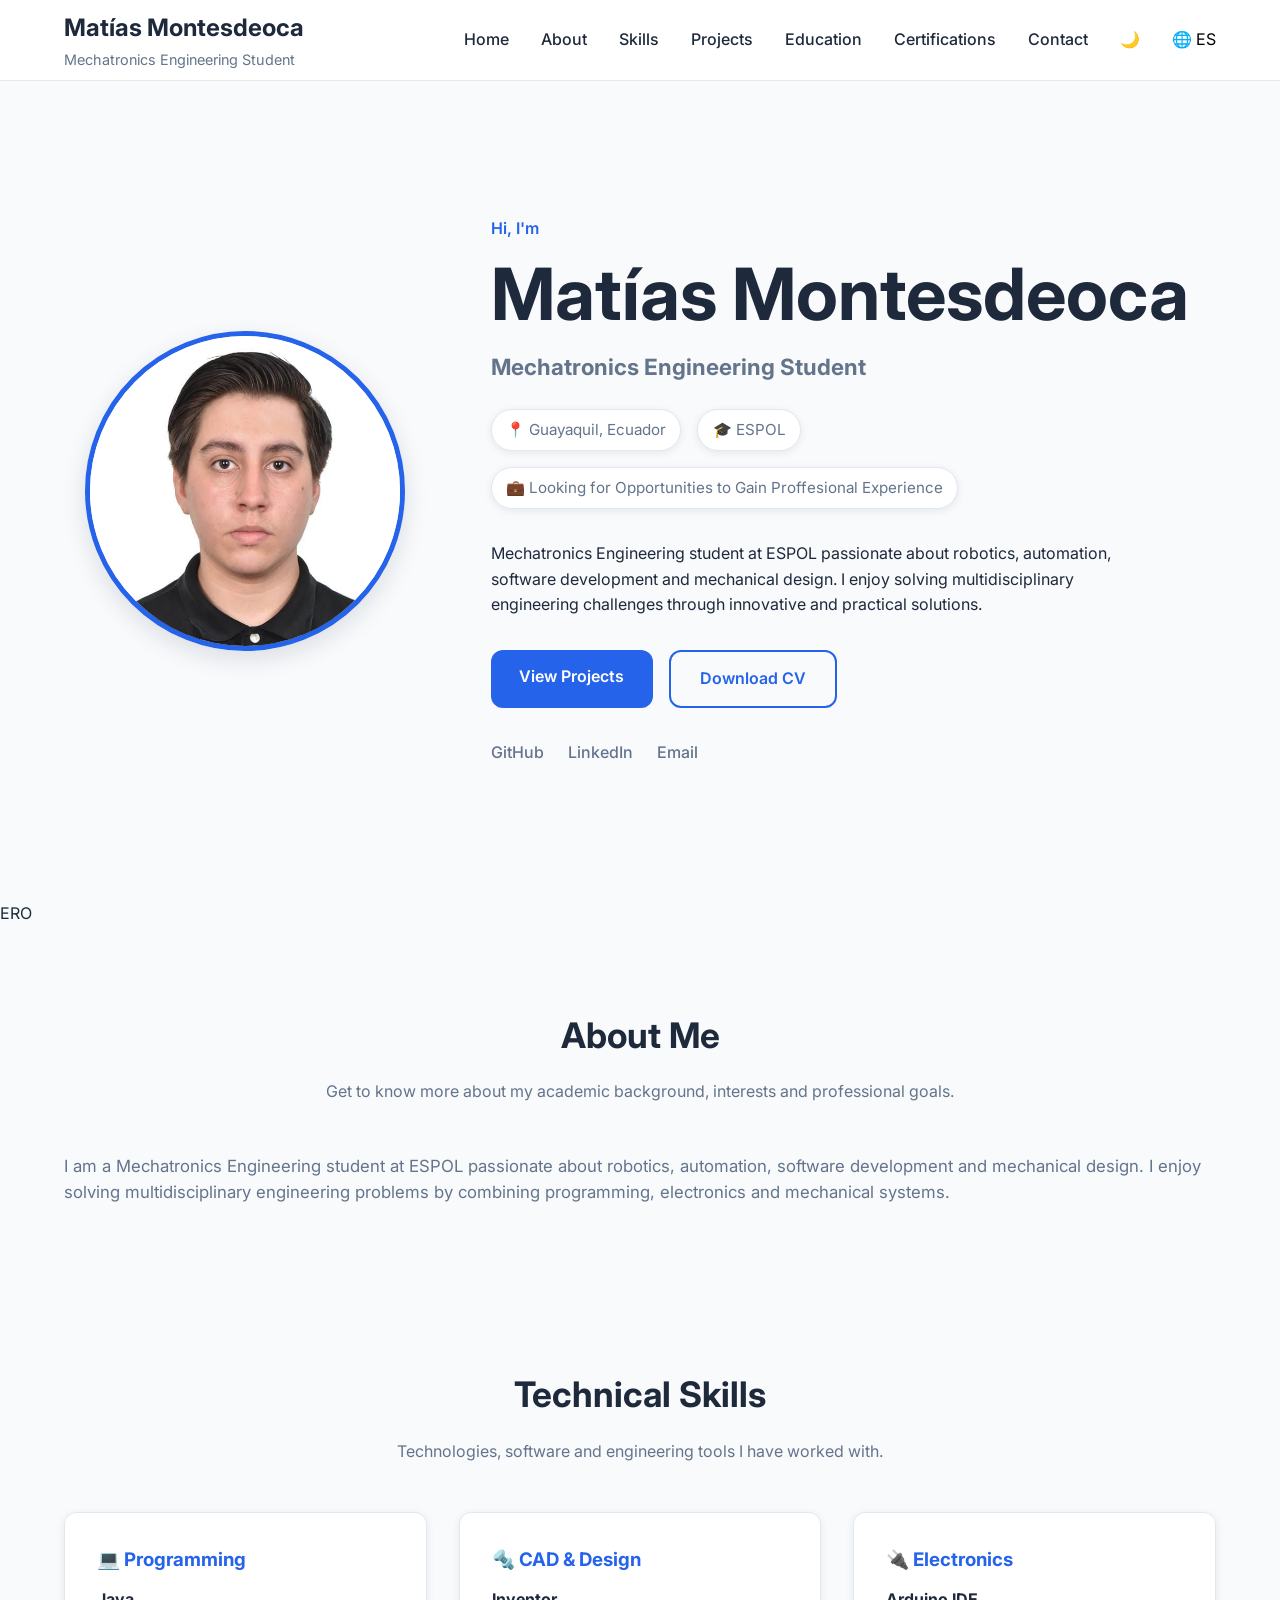
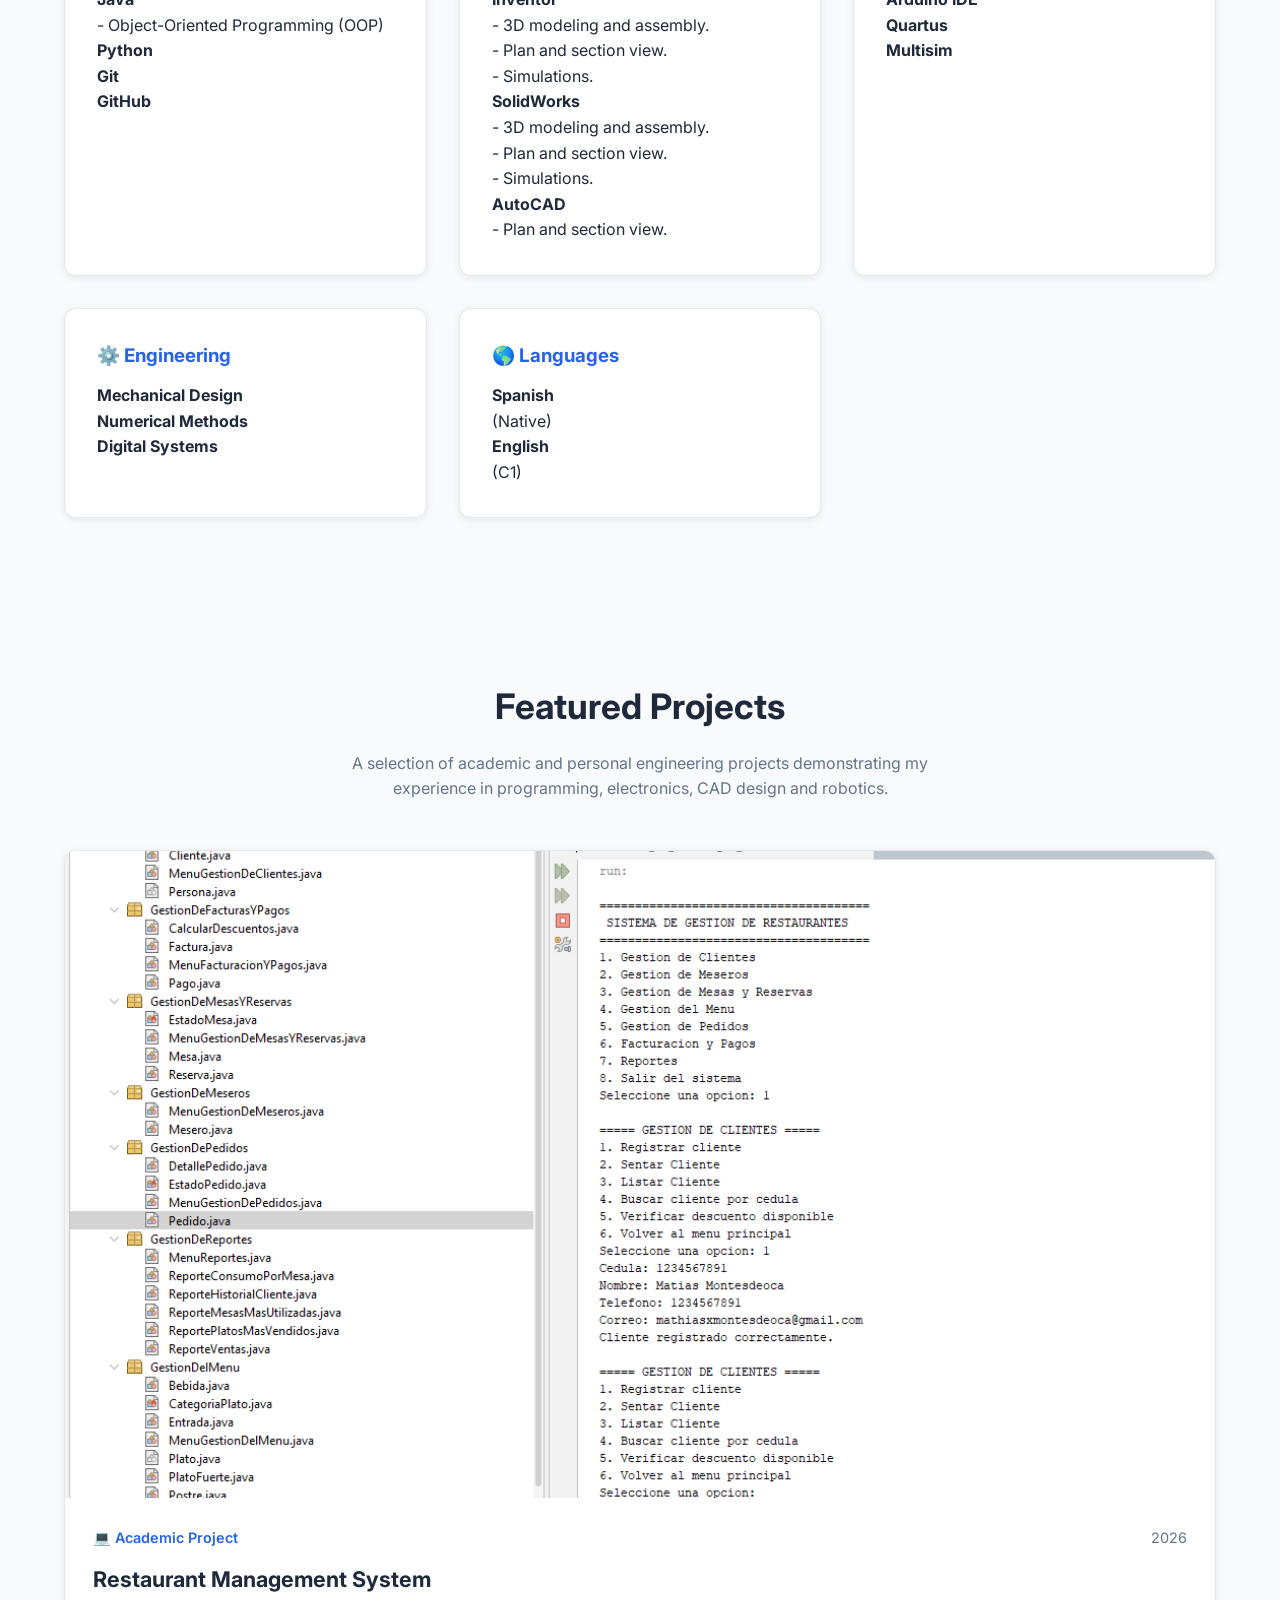
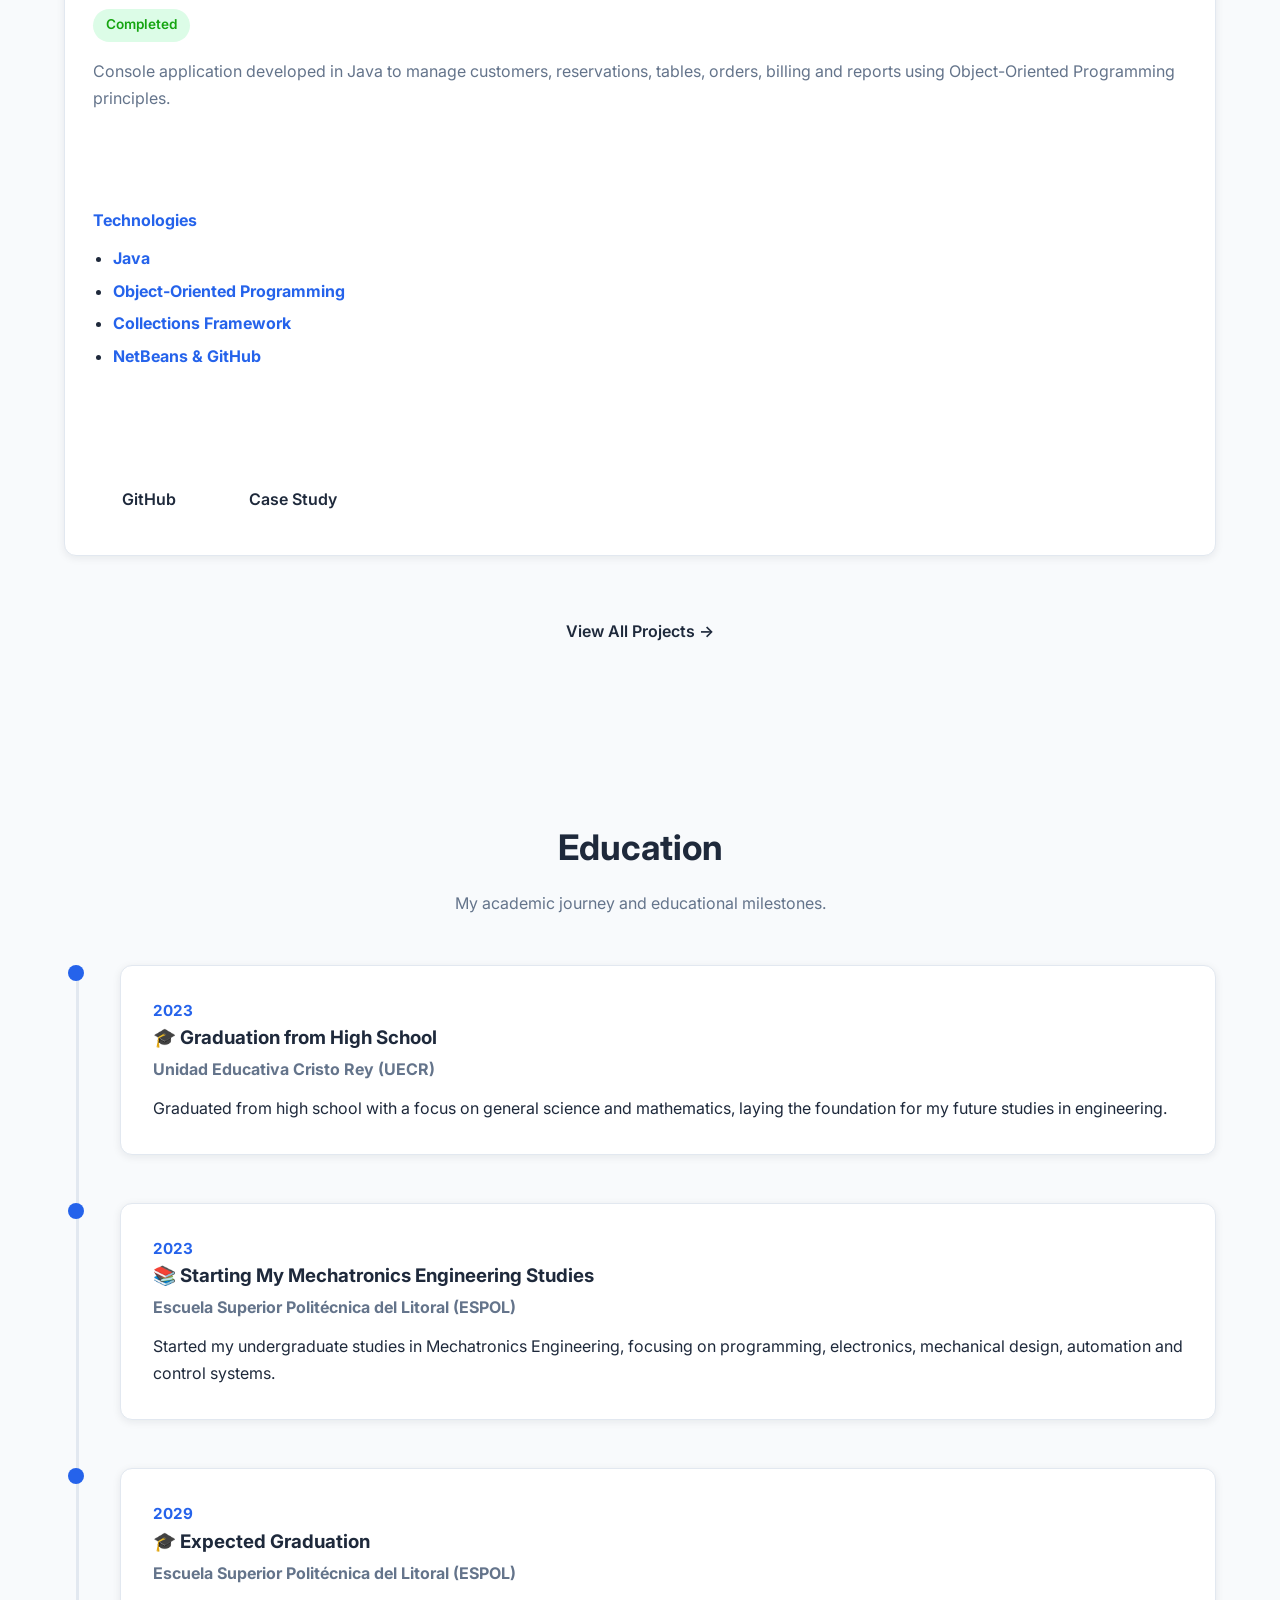
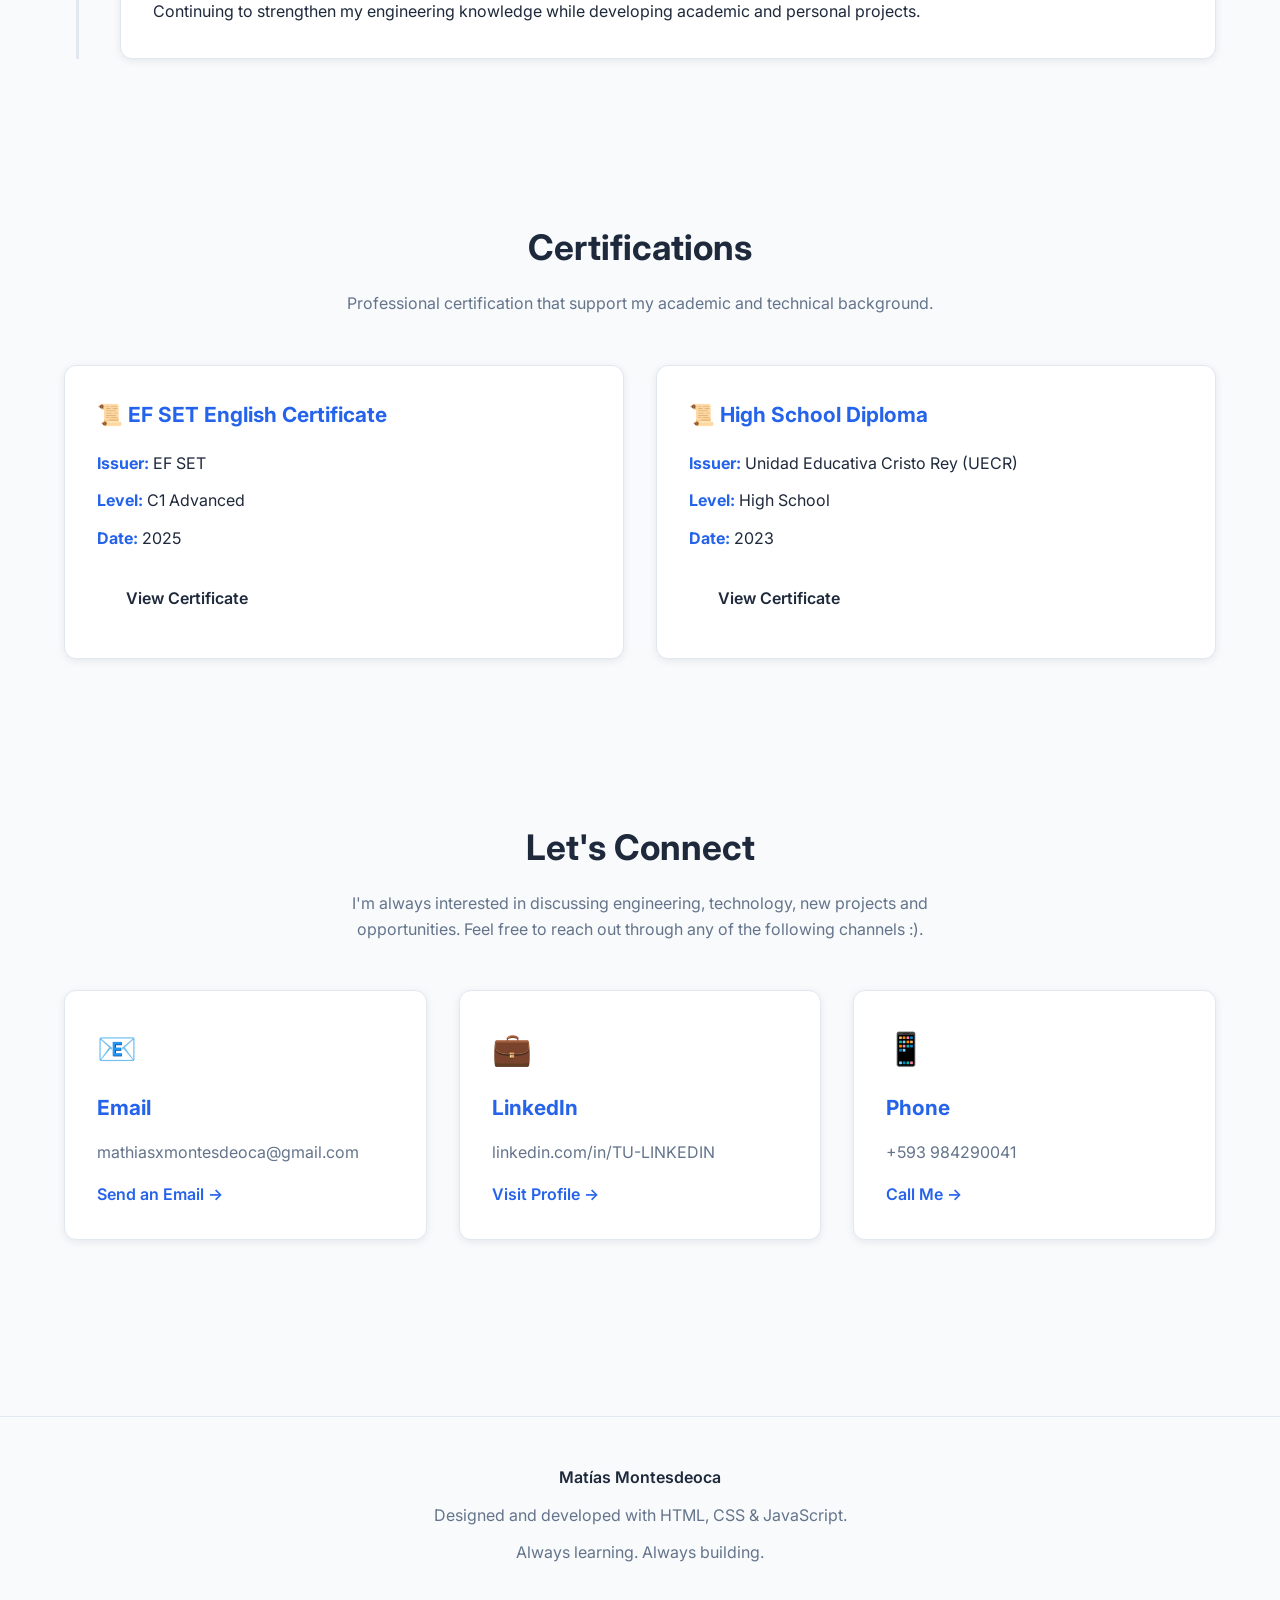
==== commit 1dc79cc6: "Refactor CSS into modular files" ====
--- a/index.html
+++ b/index.html
@@ -21,16 +21,27 @@
         name="description"
         content="Portfolio of Matías Montesdeoca, Mechatronics Engineering student at ESPOL, interested in robotics, programming and automation.">
 
-    <!-- Favicon (to be added later) -->
-    <!-- <link rel="icon" href="images/icons/favicon.ico"> -->
-
-    <link
-        rel="stylesheet"
-        href="css/style.css">
-
-    <link
-        rel="stylesheet"
-        href="css/responsive.css">
+    <link rel="stylesheet" href="css/style.css">
+
+    <link rel="stylesheet" href="css/header.css">
+
+    <link rel="stylesheet" href="css/hero.css">
+
+    <link rel="stylesheet" href="css/about.css">
+
+    <link rel="stylesheet" href="css/skills.css">
+
+    <link rel="stylesheet" href="css/projects.css">
+
+    <link rel="stylesheet" href="css/education.css">
+
+    <link rel="stylesheet" href="css/certifications.css">
+
+    <link rel="stylesheet" href="css/contact.css">
+
+    <link rel="stylesheet" href="css/footer.css">
+
+    <link rel="stylesheet" href="css/responsive.css">
 
 </head>
 
@@ -40,7 +51,7 @@
          HEADER
     ========================================== -->
 
-    <header>
+    <header class="header">
 
         <div class="container header-container">
 
@@ -51,6 +62,15 @@
                 <p>Mechatronics Engineering Student</p>
 
             </div>
+
+            <button
+                id="menu-toggle"
+                class="menu-toggle"
+                aria-label="Open navigation menu">
+            
+                ☰
+
+            </button>
 
             <nav class="navbar">
 
@@ -406,7 +426,7 @@
                     <div class="project-image">
 
                         <img
-                            src="images/projects/restaurant-system/cover.png"
+                            src="images/projects/Restaurant_management_system.png"
                             alt="Restaurant Management System Cover">
 
                     </div>
@@ -491,7 +511,7 @@
 
                                 <li>
 
-                                    <strong>Git & GitHub</strong>
+                                    <strong>NetBeans & GitHub</strong>
 
                                 </li>
 
@@ -596,7 +616,53 @@
 
                                 <span class="timeline-icon">🎓</span>
 
-                                <span>Mechatronics Engineering Start</span> 
+                                <span>Graduation from High School</span> 
+                            
+                            </h3>
+
+                            <h4>
+
+                                Unidad Educativa Cristo Rey (UECR)
+
+                            </h4>
+
+                            <p>
+
+                                Graduated from high school with a focus on general science and mathematics, laying the foundation for my future studies in engineering.
+
+                            </p>
+
+                        </div>
+
+                    </article>
+
+                    <!-- Timeline Item -->
+
+                    <article class="timeline-item">
+
+                        <div class="timeline-marker">
+
+                            <span></span>
+
+                        </div>
+
+                        <div class="timeline-content card">
+
+                            <div class="timeline-date">
+
+                                <span class="timeline-year">
+
+                                    2023
+
+                                </span>
+
+                            </div>
+
+                            <h3 class="timeline-title">
+
+                                <span class="timeline-icon">📚</span>
+
+                                <span>Starting My Mechatronics Engineering Studies</span> 
                             
                             </h3>
 
@@ -742,6 +808,49 @@
 
                     </article>
 
+                    <!-- Certification Card -->
+
+                    <article class="card certification-card">
+
+                        <h3 class="certification-title">
+
+                            📜 High School Diploma
+
+                        </h3>
+
+                        <ul class="certification-details">
+
+                            <li>
+
+                                <strong>Issuer:</strong> Unidad Educativa Cristo Rey (UECR)
+
+                            </li>
+
+                            <li>
+
+                                <strong>Level:</strong> High School 
+
+                            </li>
+
+                            <li>
+
+                                <strong>Date:</strong> 2023
+
+                            </li>
+
+                        </ul>
+
+                        <a
+                            href="#"
+                            target="_blank"
+                            class="button secondary-button">
+
+                            View Certificate
+
+                        </a>
+
+                    </article>
+
                 </div>
 
             </div>
--- a/css/style.css
+++ b/css/style.css
@@ -1,54 +1,3 @@
-/* ==========================================================
-   TABLE OF CONTENTS
-
-   1. Google Fonts
-   2. CSS Reset
-   3. CSS Variables
-      - colors
-      - typography
-      - layout
-      - shadows
-      - transitions
-
-   4. Global Styles
-      - html
-      - body
-      - img
-      - ul
-      - links
-      - button
-
-   5. Layout
-      - container
-      - section
-
-   6. Reusable Components
-      - .section-header
-      - .card
-      - .button
-      - .social-links
-      - .grid
-
-   7. Header
-   8. Hero
-   9. About
-   10. Skills
-   11. Projects
-   12. Education
-   13. Certifications
-   14. Contact
-   15. Footer
-
-   16. Utilities
-      - helper classes
-      - spacing
-      - hidden
-      - etc.
-
-   17. Dark Theme
-
-   18. Responsive Design
-
 
 /* =========================================
    GOOGLE FONTS
@@ -314,919 +263,3 @@
     gap: 2rem;
 
 }
-
-/* =========================================
-   HEADER
-========================================= */
-/* header */
-header{
-
-    position: sticky;
-
-    top: 0;
-
-    z-index: 1000;
-
-    background-color: var(--surface-color);
-
-    border-bottom: 1px solid var(--border-color);
-
-}
-
-.header-container{
-
-    display: flex;
-
-    justify-content: space-between;
-
-    align-items: center;
-
-    min-height: 80px;
-
-}
-
-.header-info h1{
-
-    font-size: 1.5rem;
-
-    font-weight: 700;
-
-}
-
-.header-info p{
-
-    color: var(--text-secondary);
-
-    font-size: .9rem;
-
-}
-
-/* nav bar */
-.navbar{
-
-    display: flex;
-
-    align-items: center;
-
-    gap: 2rem;
-
-}
-
-.navbar a{
-
-    font-weight: 500;
-
-    position: relative;
-
-}
-
-.navbar a:hover{
-
-    color: var(--primary-color);
-
-}
-
-.navbar button{
-
-    font-size: 1rem;
-
-}
-
-/* =========================================
-   HERO
-========================================= */
-.hero{
-
-    display: flex;
-
-    align-items: center;
-
-    min-height: calc(100vh - 80px);
-
-    padding: 5rem 0;
-
-}
-
-.hero-container{
-
-    display: flex;
-
-    align-items: center;
-
-    justify-content: space-between;
-
-    gap: 4rem;
-
-}
-
-.hero-image{
-
-    flex: 1;
-
-    display: flex;
-
-    justify-content: center;
-
-}
-
-.hero-image img{
-
-    width: 320px;
-
-    aspect-ratio: 1;
-
-    object-fit: cover;
-
-    border-radius: 50%;
-
-    border: 5px solid var(--primary-color);
-
-    box-shadow: var(--shadow-md);
-
-}
-
-.hero-content{
-
-    flex: 2;
-
-}
-
-.hero-greeting{
-
-    color: var(--primary-color);
-
-    font-weight: 600;
-
-    margin-bottom: .75rem;
-
-}
-
-.hero-title{
-
-    font-size: clamp(2.8rem, 6vw, 4.5rem);
-
-    font-weight: 700;
-
-    line-height: 1.1;
-
-    margin-bottom: 1rem;
-
-}
-
-.hero-subtitle{
-
-    font-size: 1.4rem;
-
-    color: var(--text-secondary);
-
-    margin-bottom: 1.5rem;
-
-}
-
-.hero-highlights{
-
-    display: flex;
-
-    flex-wrap: wrap;
-
-    gap: 1rem;
-
-    margin-bottom: 2rem;
-
-}
-
-.highlight-item{
-
-    display: flex;
-
-    align-items: center;
-
-    gap: .35rem;
-
-    padding: .5rem .9rem;
-
-    background-color: var(--surface-color);
-
-    border: 1px solid var(--border-color);
-
-    border-radius: 999px;
-
-    box-shadow: var(--shadow-sm);
-
-    font-size: .95rem;
-
-    color: var(--text-secondary);
-
-}
-
-.hero-description{
-
-    max-width: 650px;
-
-    margin-bottom: 2rem;
-
-}
-
-.hero-buttons{
-
-    display: flex;
-
-    gap: 1rem;
-
-    margin-bottom: 2rem;
-
-}
-
-.social-links{
-
-    display: flex;
-
-    gap: 1.5rem;
-
-    flex-wrap: wrap;
-
-}
-
-.social-links a{
-
-    font-weight: 500;
-
-    color: var(--text-secondary);
-
-}
-
-.social-links a:hover{
-
-    color: var(--primary-color);
-
-}
-
-/* =========================================
-   ABOUT
-========================================= */
-
-.about-content{
-
-    display: flex;
-
-    align-items: flex-start;
-
-    gap: 3rem;
-
-}
-
-.about-text{
-
-    flex: 2;
-
-}
-
-.about-description{
-
-    font-size: 1.05rem;
-
-    color: var(--text-secondary);
-
-}
-
-  /* =========================================
-   SKILLS
-========================================= */
-.skills-grid{
-
-    grid-template-columns: repeat(auto-fit, minmax(280px,1fr));
-
-}
-
-.skill-card h3{
-
-    color: var(--primary-color);
-
-    margin-bottom: .75rem;
-
-}
-
-.skill-description{
-
-    color: var(--text-secondary);
-
-    font-size: .95rem;
-
-    margin-bottom: 1.25rem;
-
-}
-
-.skill-list{
-
-    list-style: disc;
-
-    padding-left: 1.25rem;
-
-}
-
-.skill-list li{
-
-    margin-bottom: .5rem;
-
-    color: var(--text-color);
-
-}
-
-/* =========================================
-   PROJECTS
-========================================= */
-.projects-grid{
-
-    display:grid;
-
-    grid-template-columns:repeat(auto-fit,minmax(340px,1fr));
-
-    gap:2rem;
-
-    margin-top:3rem;
-
-}
-
-.projects-footer{
-
-    text-align:center;
-
-    margin-top:3rem;
-
-}
-
-.project-card{
-
-    display: flex;
-
-    flex-direction: column;
-
-    overflow: hidden;
-
-    padding: 0;
-
-    transition: var(--transition);
-
-}
-
-.project-image{
-
-    width: 100%;
-
-    aspect-ratio: 16 / 9;
-
-    overflow: hidden;
-
-}
-
-.project-image img{
-
-    width: 100%;
-
-    height: 100%;
-
-    object-fit: cover;
-
-    display: block;
-
-    transition: var(--transition);
-
-}
-
-.project-content{
-
-    padding: 1.75rem;
-
-    display: flex;
-
-    flex-direction: column;
-
-    gap: 1rem;
-
-    flex: 1;
-
-}
-
-.project-header{
-
-    display: flex;
-
-    justify-content: space-between;
-
-    align-items: center;
-
-}
-
-.project-type{
-
-    font-size: .9rem;
-
-    font-weight: 600;
-
-    color: var(--primary-color);
-
-}
-
-.project-year{
-
-    color: var(--text-secondary);
-
-    font-size: .9rem;
-
-}
-
-.project-title{
-
-    font-size: 1.35rem;
-
-    color: var(--text-color);
-
-    line-height: 1.3;
-
-}
-
-.project-status{
-
-    width: fit-content;
-
-    padding: .35rem .8rem;
-
-    border-radius: 999px;
-
-    font-size: .85rem;
-
-    font-weight: 600;
-
-}
-
-.project-status.completed{
-
-    background:#dcfce7;
-
-    color:#16a511;
-
-}
-
-.project-status.in-progress{
-
-    background:#dcfce7;
-
-    color:#bd4703;
-
-}
-
-.project-status.planned{
-
-    background:#dcfce7;
-
-    color:#0400ff;
-}
-
-.project-description{
-
-    color: var(--text-secondary);
-
-    line-height: 1.7;
-
-}
-
-.project-technologies h4{
-
-    margin-bottom: .75rem;
-
-    color: var(--primary-color);
-
-}
-
-.technology-list{
-
-    list-style: disc;
-
-    padding-left: 1.25rem;
-
-}
-
-.technology-list li{
-
-    margin-bottom: .45rem;
-
-}
-
-.technology-list strong{
-
-    color: var(--primary-color);
-
-}
-
-.project-buttons{
-
-    display:flex;
-
-    gap:1rem;
-
-    margin-top:auto;
-
-}
-
-/* =========================================
-   EDUCATION
-========================================= */
-.timeline{
-
-    position: relative;
-
-    display: flex;
-
-    flex-direction: column;
-
-    gap: 3rem;
-
-}
-
-.timeline::before{
-
-    content: "";
-
-    position: absolute;
-
-    left: 12px;
-
-    top: 0;
-
-    bottom: 0;
-
-    width: 3px;
-
-    background: var(--border-color);
-
-}
-
-.timeline-item{
-
-    display: flex;
-
-    gap: 2rem;
-
-    position: relative;
-
-}
-
-.timeline-marker{
-
-    width: 24px;
-
-    display: flex;
-
-    justify-content: center;
-
-}
-
-.timeline-marker span{
-
-    width: 16px;
-
-    height: 16px;
-
-    border-radius: 50%;
-
-    background: var(--primary-color);
-
-    position: relative;
-
-    z-index: 1;
-
-}
-
-.timeline-content{
-
-    flex: 1;
-
-}
-
-.timeline-year{
-
-    color: var(--primary-color);
-
-    font-weight: 700;
-
-    font-size: .95rem;
-
-}
-
-.timeline-content h4{
-
-    color: var(--text-secondary);
-
-    margin-top: .25rem;
-
-}
-
-.timeline-content p{
-
-    margin-top: .75rem;
-
-    line-height: 1.7;
-
-}
-
-/* =========================================
-   CERTIFICATIONS
-========================================= */
-.certifications-grid{
-
-    display:grid;
-
-    grid-template-columns:repeat(auto-fit,minmax(320px,1fr));
-
-    gap:2rem;
-
-    margin-top:3rem;
-
-}
-
-.certification-card{
-
-    display:flex;
-
-    flex-direction:column;
-
-    gap:1.25rem;
-
-}
-
-.certification-title{
-
-    color:var(--primary-color);
-
-    font-size:1.3rem;
-
-}
-
-.certification-details{
-
-    list-style:none;
-
-    display:flex;
-
-    flex-direction:column;
-
-    gap:.75rem;
-
-}
-
-.certification-details strong{
-
-    color:var(--primary-color);
-
-}
-
-/* =========================================
-   CONTACT
-========================================= */
-.contact-grid{
-
-    display: grid;
-
-    grid-template-columns: repeat(auto-fit, minmax(280px, 1fr));
-
-    gap: 2rem;
-
-    margin-top: 3rem;
-
-}
-
-.contact-card{
-
-    display: flex;
-
-    flex-direction: column;
-
-    gap: 1rem;
-
-    text-decoration: none;
-
-    color: inherit;
-
-    transition: var(--transition);
-
-}
-
-.contact-icon{
-
-    font-size: 2rem;
-
-}
-
-.contact-title{
-
-    color: var(--primary-color);
-
-    font-size: 1.3rem;
-
-}
-
-.contact-info{
-
-    color: var(--text-secondary);
-
-    line-height: 1.6;
-
-}
-
-.contact-link{
-
-    margin-top: auto;
-
-    font-weight: 600;
-
-    color: var(--primary-color);
-
-}
-
-.contact-card:hover{
-
-    transform: translateY(-6px);
-
-    box-shadow: 0 12px 30px rgba(0,0,0,.12);
-
-}
-
-.contact-card:hover .contact-icon{
-
-    transform: scale(1.15);
-
-}
-
-.contact-icon{
-
-    transition: var(--transition);
-
-}
-
-.contact-card{
-
-    cursor: pointer;
-
-}
-
-/* =========================================
-   FOOTER
-========================================= */
-.footer{
-
-    margin-top: 6rem;
-
-    padding: 3rem 0;
-
-    text-align: center;
-
-    border-top: 1px solid var(--border-color);
-
-}
-
-.footer .container{
-
-    display: flex;
-
-    flex-direction: column;
-
-    gap: .75rem;
-
-}
-
-.footer p{
-
-    color: var(--text-secondary);
-
-}
-
-.footer p:first-child{
-
-    font-weight: 600;
-
-    color: var(--text-color);
-
-}
-
-/* =========================================
-   LARGE LAPTOPS
-========================================= */
-
-@media (max-width: 1200px){
-
-    .container{
-
-        width: 92%;
-
-    }
-
-}
-
-/* =========================================
-   TABLETS
-========================================= */
-
-@media (max-width: 992px){
-
-    .hero{
-
-        flex-direction: column;
-
-        text-align: center;
-
-    }
-
-}
-
-.header{
-
-    flex-direction: column;
-
-    gap: 1rem;
-
-}
-
-.navbar{
-
-    flex-wrap: wrap;
-
-    justify-content: center;
-
-}
-
-.projects-grid{
-
-    grid-template-columns: 1fr;
-
-}
-
-.certifications-grid{
-
-    grid-template-columns: 1fr;
-
-}
-
-.contact-grid{
-
-    grid-template-columns: 1fr;
-
-}
-
-/* =========================================
-   MOBILE
-========================================= */
-
-@media (max-width:768px){
-
-    html{
-
-        font-size:15px;
-
-    }
-
-}
-
-.hero{
-
-    gap:2rem;
-
-}
-
-.hero-buttons{
-
-    flex-direction:column;
-
-}
-
-.footer{
-
-    text-align:center;
-
-}
-
-/* =========================================
-   SMALL MOBILE
-========================================= */
-
-@media (max-width:576px){
-
-    .section-title{
-
-        font-size:2rem;
-
-    }
-
-}
-
-.hero-image img{
-
-    width:220px;
-
-}
-
-.project-buttons{
-
-    flex-direction:column;
-
-}
-
--- a/css/header.css
+++ b/css/header.css
@@ -0,0 +1,115 @@
+/* =========================================
+   HEADER
+========================================= */
+
+.header{
+
+    position: sticky;
+
+    top:0;
+
+    z-index:1000;
+
+    background-color:var(--surface-color);
+
+    border-bottom:1px solid var(--border-color);
+
+}
+
+
+.header-container{
+
+    display:flex;
+
+    justify-content:space-between;
+
+    align-items:center;
+
+    min-height:80px;
+
+}
+
+
+.header-info h1{
+
+    font-size:1.5rem;
+
+    font-weight:700;
+
+}
+
+
+.header-info p{
+
+    color:var(--text-secondary);
+
+    font-size:.9rem;
+
+}
+
+
+/* Navbar */
+
+.navbar{
+
+    display:flex;
+
+    align-items:center;
+
+    gap:2rem;
+
+}
+
+
+.navbar a{
+
+    font-weight:500;
+
+    position:relative;
+
+}
+
+
+.navbar a:hover{
+
+    color:var(--primary-color);
+
+}
+
+
+.navbar button{
+
+    font-size:1rem;
+
+}
+
+
+/* Menu button */
+
+.menu-toggle{
+
+    display:none;
+
+    font-size:2rem;
+
+    color:var(--text-color);
+
+}
+
+/* menu toggle */
+
+.menu-toggle{
+
+    display:none;
+
+    background:none;
+
+    border:none;
+
+    font-size:2rem;
+
+    color:var(--text-color);
+
+    cursor:pointer;
+
+}
--- a/css/hero.css
+++ b/css/hero.css
@@ -0,0 +1,169 @@
+
+/* =========================================
+   HERO
+========================================= */
+.hero{
+
+    display: flex;
+
+    align-items: center;
+
+    min-height: calc(100vh - 80px);
+
+    padding: 5rem 0;
+
+}
+
+.hero-container{
+
+    display: flex;
+
+    align-items: center;
+
+    justify-content: space-between;
+
+    gap: 4rem;
+
+}
+
+.hero-image{
+
+    flex: 1;
+
+    display: flex;
+
+    justify-content: center;
+
+}
+
+.hero-image img{
+
+    width: 320px;
+
+    aspect-ratio: 1;
+
+    object-fit: cover;
+
+    border-radius: 50%;
+
+    border: 5px solid var(--primary-color);
+
+    box-shadow: var(--shadow-md);
+
+}
+
+.hero-content{
+
+    flex: 2;
+
+}
+
+.hero-greeting{
+
+    color: var(--primary-color);
+
+    font-weight: 600;
+
+    margin-bottom: .75rem;
+
+}
+
+.hero-title{
+
+    font-size: clamp(2.8rem, 6vw, 4.5rem);
+
+    font-weight: 700;
+
+    line-height: 1.1;
+
+    margin-bottom: 1rem;
+
+}
+
+.hero-subtitle{
+
+    font-size: 1.4rem;
+
+    color: var(--text-secondary);
+
+    margin-bottom: 1.5rem;
+
+}
+
+.hero-highlights{
+
+    display: flex;
+
+    flex-wrap: wrap;
+
+    gap: 1rem;
+
+    margin-bottom: 2rem;
+
+}
+
+.highlight-item{
+
+    display: flex;
+
+    align-items: center;
+
+    gap: .35rem;
+
+    padding: .5rem .9rem;
+
+    background-color: var(--surface-color);
+
+    border: 1px solid var(--border-color);
+
+    border-radius: 999px;
+
+    box-shadow: var(--shadow-sm);
+
+    font-size: .95rem;
+
+    color: var(--text-secondary);
+
+}
+
+.hero-description{
+
+    max-width: 650px;
+
+    margin-bottom: 2rem;
+
+}
+
+.hero-buttons{
+
+    display: flex;
+
+    gap: 1rem;
+
+    margin-bottom: 2rem;
+
+}
+
+.social-links{
+
+    display: flex;
+
+    gap: 1.5rem;
+
+    flex-wrap: wrap;
+
+}
+
+.social-links a{
+
+    font-weight: 500;
+
+    color: var(--text-secondary);
+
+}
+
+.social-links a:hover{
+
+    color: var(--primary-color);
+
+}
--- a/css/about.css
+++ b/css/about.css
@@ -0,0 +1,27 @@
+/* =========================================
+   ABOUT
+========================================= */
+
+.about-content{
+
+    display: flex;
+
+    align-items: flex-start;
+
+    gap: 3rem;
+
+}
+
+.about-text{
+
+    flex: 2;
+
+}
+
+.about-description{
+
+    font-size: 1.05rem;
+
+    color: var(--text-secondary);
+
+}
--- a/css/skills.css
+++ b/css/skills.css
@@ -0,0 +1,42 @@
+ /* =========================================
+   SKILLS
+========================================= */
+.skills-grid{
+
+    grid-template-columns: repeat(auto-fit, minmax(280px,1fr));
+
+}
+
+.skill-card h3{
+
+    color: var(--primary-color);
+
+    margin-bottom: .75rem;
+
+}
+
+.skill-description{
+
+    color: var(--text-secondary);
+
+    font-size: .95rem;
+
+    margin-bottom: 1.25rem;
+
+}
+
+.skill-list{
+
+    list-style: disc;
+
+    padding-left: 1.25rem;
+
+}
+
+.skill-list li{
+
+    margin-bottom: .5rem;
+
+    color: var(--text-color);
+
+}
--- a/css/projects.css
+++ b/css/projects.css
@@ -0,0 +1,195 @@
+/* =========================================
+   PROJECTS
+========================================= */
+.projects-grid{
+
+    display:grid;
+
+    grid-template-columns:repeat(auto-fit,minmax(340px,1fr));
+
+    gap:2rem;
+
+    margin-top:3rem;
+
+}
+
+.projects-footer{
+
+    text-align:center;
+
+    margin-top:3rem;
+
+}
+
+.project-card{
+
+    display: flex;
+
+    flex-direction: column;
+
+    overflow: hidden;
+
+    padding: 0;
+
+    transition: var(--transition);
+
+}
+
+.project-image{
+
+    width: 100%;
+
+    aspect-ratio: 16 / 9;
+
+    overflow: hidden;
+
+}
+
+.project-image img{
+
+    width: 100%;
+
+    height: 100%;
+
+    object-fit: cover;
+
+    display: block;
+
+    transition: var(--transition);
+
+}
+
+.project-content{
+
+    padding: 1.75rem;
+
+    display: flex;
+
+    flex-direction: column;
+
+    gap: 1rem;
+
+    flex: 1;
+
+}
+
+.project-header{
+
+    display: flex;
+
+    justify-content: space-between;
+
+    align-items: center;
+
+}
+
+.project-type{
+
+    font-size: .9rem;
+
+    font-weight: 600;
+
+    color: var(--primary-color);
+
+}
+
+.project-year{
+
+    color: var(--text-secondary);
+
+    font-size: .9rem;
+
+}
+
+.project-title{
+
+    font-size: 1.35rem;
+
+    color: var(--text-color);
+
+    line-height: 1.3;
+
+}
+
+.project-status{
+
+    width: fit-content;
+
+    padding: .35rem .8rem;
+
+    border-radius: 999px;
+
+    font-size: .85rem;
+
+    font-weight: 600;
+
+}
+
+.project-status.completed{
+
+    background:#dcfce7;
+
+    color:#16a511;
+
+}
+
+.project-status.in-progress{
+
+    background:#dcfce7;
+
+    color:#bd4703;
+
+}
+
+.project-status.planned{
+
+    background:#dcfce7;
+
+    color:#0400ff;
+}
+
+.project-description{
+
+    color: var(--text-secondary);
+
+    line-height: 1.7;
+
+}
+
+.project-technologies h4{
+
+    margin-bottom: .75rem;
+
+    color: var(--primary-color);
+
+}
+
+.technology-list{
+
+    list-style: disc;
+
+    padding-left: 1.25rem;
+
+}
+
+.technology-list li{
+
+    margin-bottom: .45rem;
+
+}
+
+.technology-list strong{
+
+    color: var(--primary-color);
+
+}
+
+.project-buttons{
+
+    display:flex;
+
+    gap:1rem;
+
+    margin-top:auto;
+
+}
--- a/css/education.css
+++ b/css/education.css
@@ -0,0 +1,100 @@
+/* =========================================
+   EDUCATION
+========================================= */
+.timeline{
+
+    position: relative;
+
+    display: flex;
+
+    flex-direction: column;
+
+    gap: 3rem;
+
+}
+
+.timeline::before{
+
+    content: "";
+
+    position: absolute;
+
+    left: 12px;
+
+    top: 0;
+
+    bottom: 0;
+
+    width: 3px;
+
+    background: var(--border-color);
+
+}
+
+.timeline-item{
+
+    display: flex;
+
+    gap: 2rem;
+
+    position: relative;
+
+}
+
+.timeline-marker{
+
+    width: 24px;
+
+    display: flex;
+
+    justify-content: center;
+
+}
+
+.timeline-marker span{
+
+    width: 16px;
+
+    height: 16px;
+
+    border-radius: 50%;
+
+    background: var(--primary-color);
+
+    position: relative;
+
+    z-index: 1;
+
+}
+
+.timeline-content{
+
+    flex: 1;
+
+}
+
+.timeline-year{
+
+    color: var(--primary-color);
+
+    font-weight: 700;
+
+    font-size: .95rem;
+
+}
+
+.timeline-content h4{
+
+    color: var(--text-secondary);
+
+    margin-top: .25rem;
+
+}
+
+.timeline-content p{
+
+    margin-top: .75rem;
+
+    line-height: 1.7;
+
+}
--- a/css/certifications.css
+++ b/css/certifications.css
@@ -0,0 +1,50 @@
+/* =========================================
+   CERTIFICATIONS
+========================================= */
+.certifications-grid{
+
+    display:grid;
+
+    grid-template-columns:repeat(auto-fit,minmax(320px,1fr));
+
+    gap:2rem;
+
+    margin-top:3rem;
+
+}
+
+.certification-card{
+
+    display:flex;
+
+    flex-direction:column;
+
+    gap:1.25rem;
+
+}
+
+.certification-title{
+
+    color:var(--primary-color);
+
+    font-size:1.3rem;
+
+}
+
+.certification-details{
+
+    list-style:none;
+
+    display:flex;
+
+    flex-direction:column;
+
+    gap:.75rem;
+
+}
+
+.certification-details strong{
+
+    color:var(--primary-color);
+
+}
--- a/css/contact.css
+++ b/css/contact.css
@@ -0,0 +1,88 @@
+/* =========================================
+   CONTACT
+========================================= */
+.contact-grid{
+
+    display: grid;
+
+    grid-template-columns: repeat(auto-fit, minmax(280px, 1fr));
+
+    gap: 2rem;
+
+    margin-top: 3rem;
+
+}
+
+.contact-card{
+
+    display: flex;
+
+    flex-direction: column;
+
+    gap: 1rem;
+
+    text-decoration: none;
+
+    color: inherit;
+
+    transition: var(--transition);
+
+}
+
+.contact-icon{
+
+    font-size: 2rem;
+
+}
+
+.contact-title{
+
+    color: var(--primary-color);
+
+    font-size: 1.3rem;
+
+}
+
+.contact-info{
+
+    color: var(--text-secondary);
+
+    line-height: 1.6;
+
+}
+
+.contact-link{
+
+    margin-top: auto;
+
+    font-weight: 600;
+
+    color: var(--primary-color);
+
+}
+
+.contact-card:hover{
+
+    transform: translateY(-6px);
+
+    box-shadow: 0 12px 30px rgba(0,0,0,.12);
+
+}
+
+.contact-card:hover .contact-icon{
+
+    transform: scale(1.15);
+
+}
+
+.contact-icon{
+
+    transition: var(--transition);
+
+}
+
+.contact-card{
+
+    cursor: pointer;
+
+}
--- a/css/footer.css
+++ b/css/footer.css
@@ -0,0 +1,38 @@
+/* =========================================
+   FOOTER
+========================================= */
+.footer{
+
+    margin-top: 6rem;
+
+    padding: 3rem 0;
+
+    text-align: center;
+
+    border-top: 1px solid var(--border-color);
+
+}
+
+.footer .container{
+
+    display: flex;
+
+    flex-direction: column;
+
+    gap: .75rem;
+
+}
+
+.footer p{
+
+    color: var(--text-secondary);
+
+}
+
+.footer p:first-child{
+
+    font-weight: 600;
+
+    color: var(--text-color);
+
+}
--- a/css/responsive.css
+++ b/css/responsive.css
@@ -0,0 +1,235 @@
+/* =========================================
+   LARGE LAPTOPS
+========================================= */
+
+@media (max-width:1200px){
+
+    .container{
+
+        width:92%;
+
+    }
+
+}
+
+
+/* =========================================
+   TABLETS
+========================================= */
+
+@media (max-width:992px){
+
+
+    /* HEADER */
+
+    .header-container{
+
+        min-height:70px;
+
+    }
+
+
+    .menu-toggle{
+
+        display:block;
+
+    }
+
+
+    .navbar{
+
+        display:none;
+
+        position:absolute;
+
+        top:70px;
+
+        left:0;
+
+        width:100%;
+
+        background:var(--surface-color);
+
+        flex-direction:column;
+
+        align-items:center;
+
+        padding:2rem;
+
+        border-bottom:1px solid var(--border-color);
+
+    }
+
+
+    .navbar.active{
+
+        display:flex;
+
+    }
+
+
+
+    /* HERO */
+
+    .hero{
+
+        min-height:auto;
+
+        padding:4rem 0;
+
+    }
+
+
+    .hero-container{
+
+        flex-direction:column;
+
+        text-align:center;
+
+    }
+
+
+    .hero-image img{
+
+        width:260px;
+
+    }
+
+
+    .hero-content{
+
+        display:flex;
+
+        flex-direction:column;
+
+        align-items:center;
+
+    }
+
+
+    .hero-buttons{
+
+        justify-content:center;
+
+    }
+
+
+
+    /* GRIDS */
+
+
+    .projects-grid,
+    .certifications-grid,
+    .contact-grid{
+
+        grid-template-columns:1fr;
+
+    }
+
+
+
+}
+
+
+/* =========================================
+   MOBILE
+========================================= */
+
+@media (max-width:768px){
+
+
+    html{
+
+        font-size:15px;
+
+    }
+
+
+
+    /* HEADER */
+
+    .header-info h1{
+
+        font-size:1.3rem;
+
+    }
+
+
+
+    /* HERO */
+
+    .hero-title{
+
+        font-size:2.8rem;
+
+    }
+
+
+    .hero-image img{
+
+        width:220px;
+
+    }
+
+
+    .hero-buttons{
+
+        flex-direction:column;
+
+        width:100%;
+
+    }
+
+
+    .hero-buttons a{
+
+        width:100%;
+
+    }
+
+
+
+    /* ABOUT */
+
+    .about-content{
+
+        flex-direction:column;
+
+    }
+
+
+
+    /* PROJECT BUTTONS */
+
+    .project-buttons{
+
+        flex-direction:column;
+
+    }
+
+
+}
+
+
+/* =========================================
+   SMALL MOBILE
+========================================= */
+
+@media (max-width:576px){
+
+
+    .section-header h2{
+
+        font-size:2rem;
+
+    }
+
+
+    .hero-title{
+
+        font-size:2.4rem;
+
+    }
+
+
+}
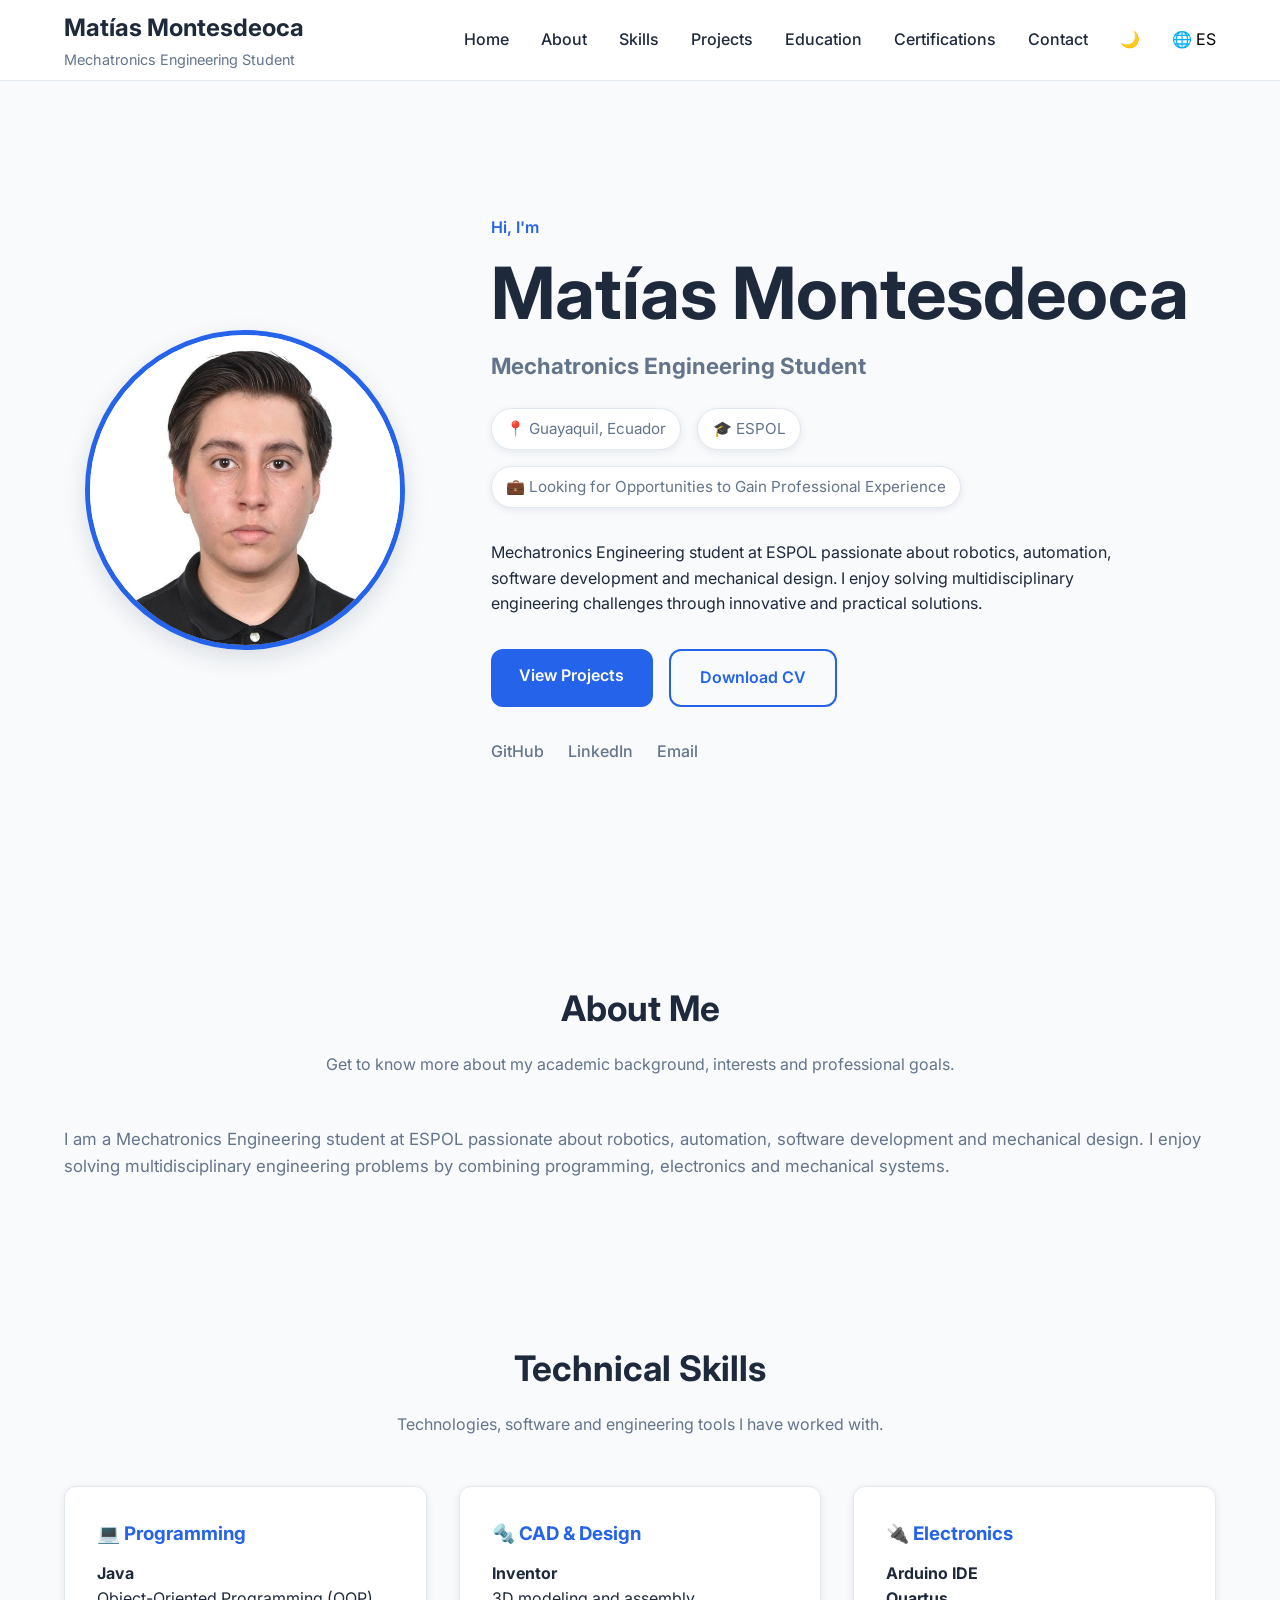
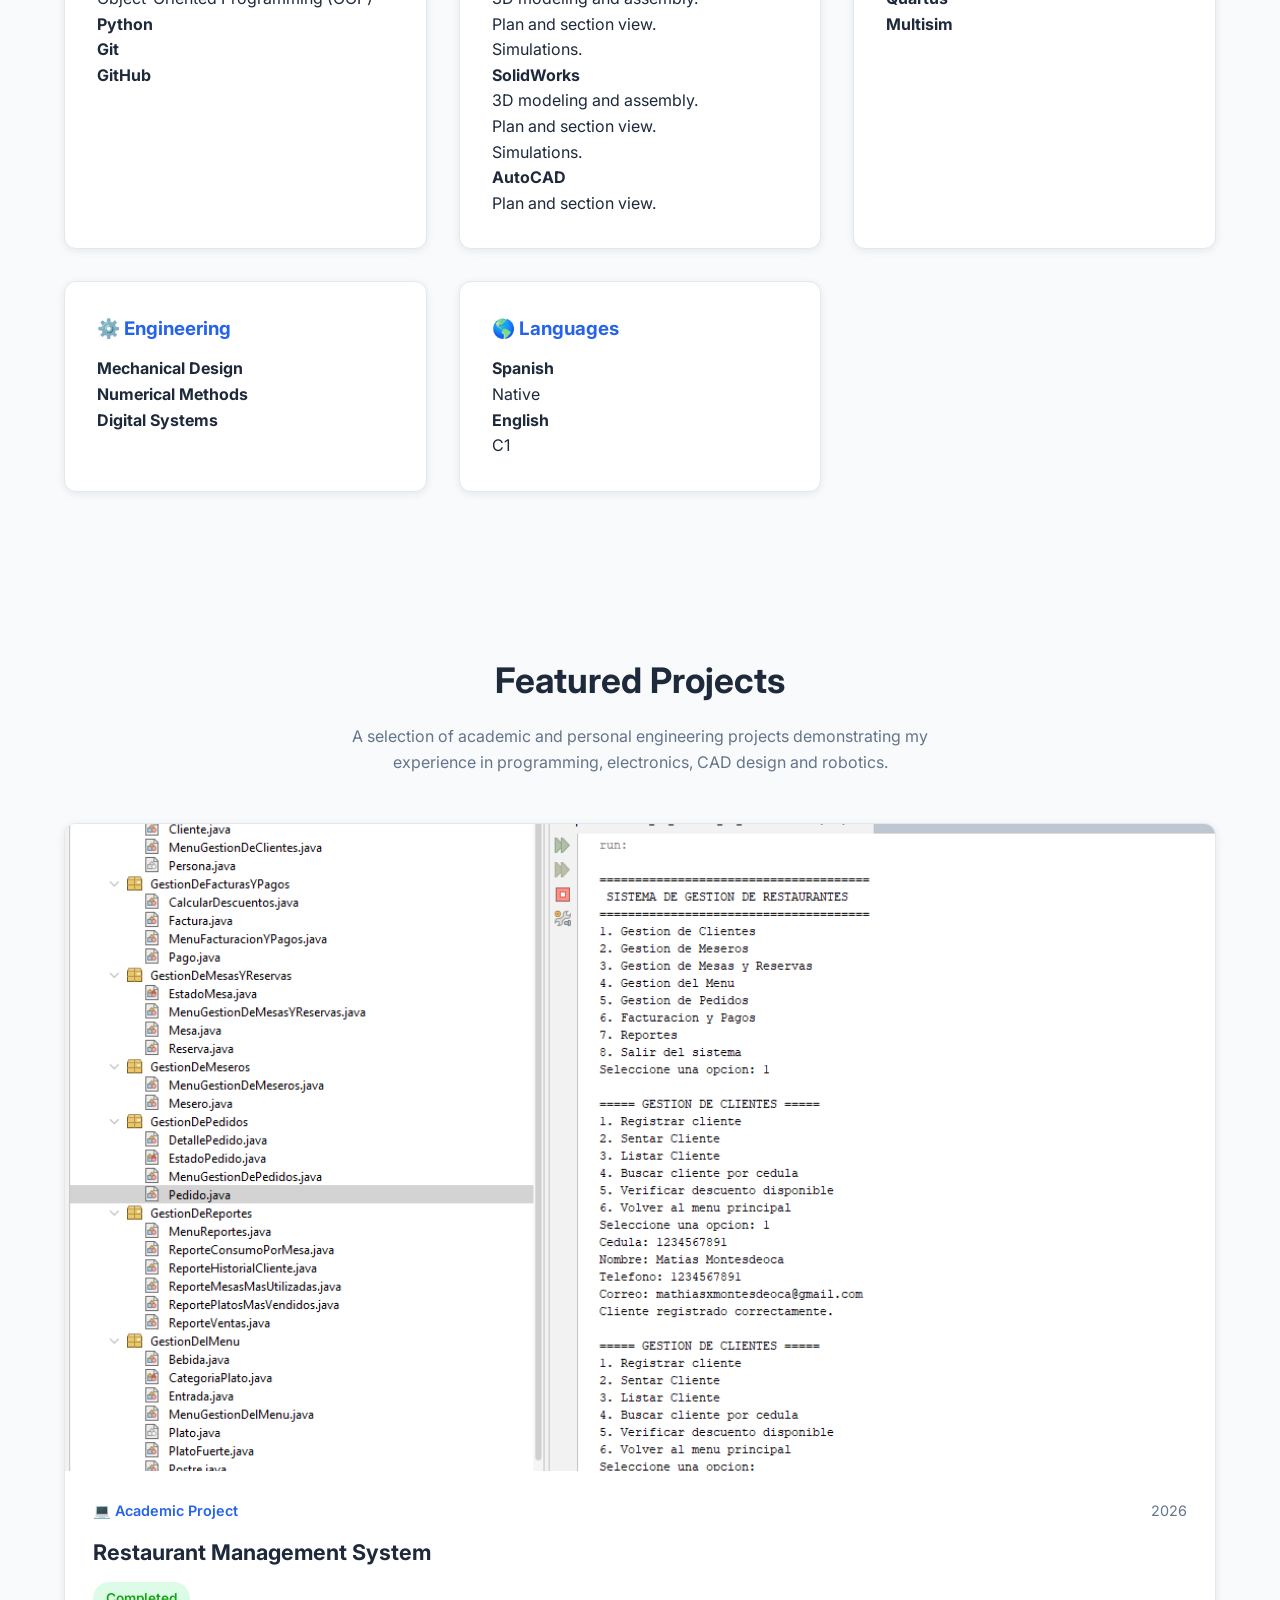
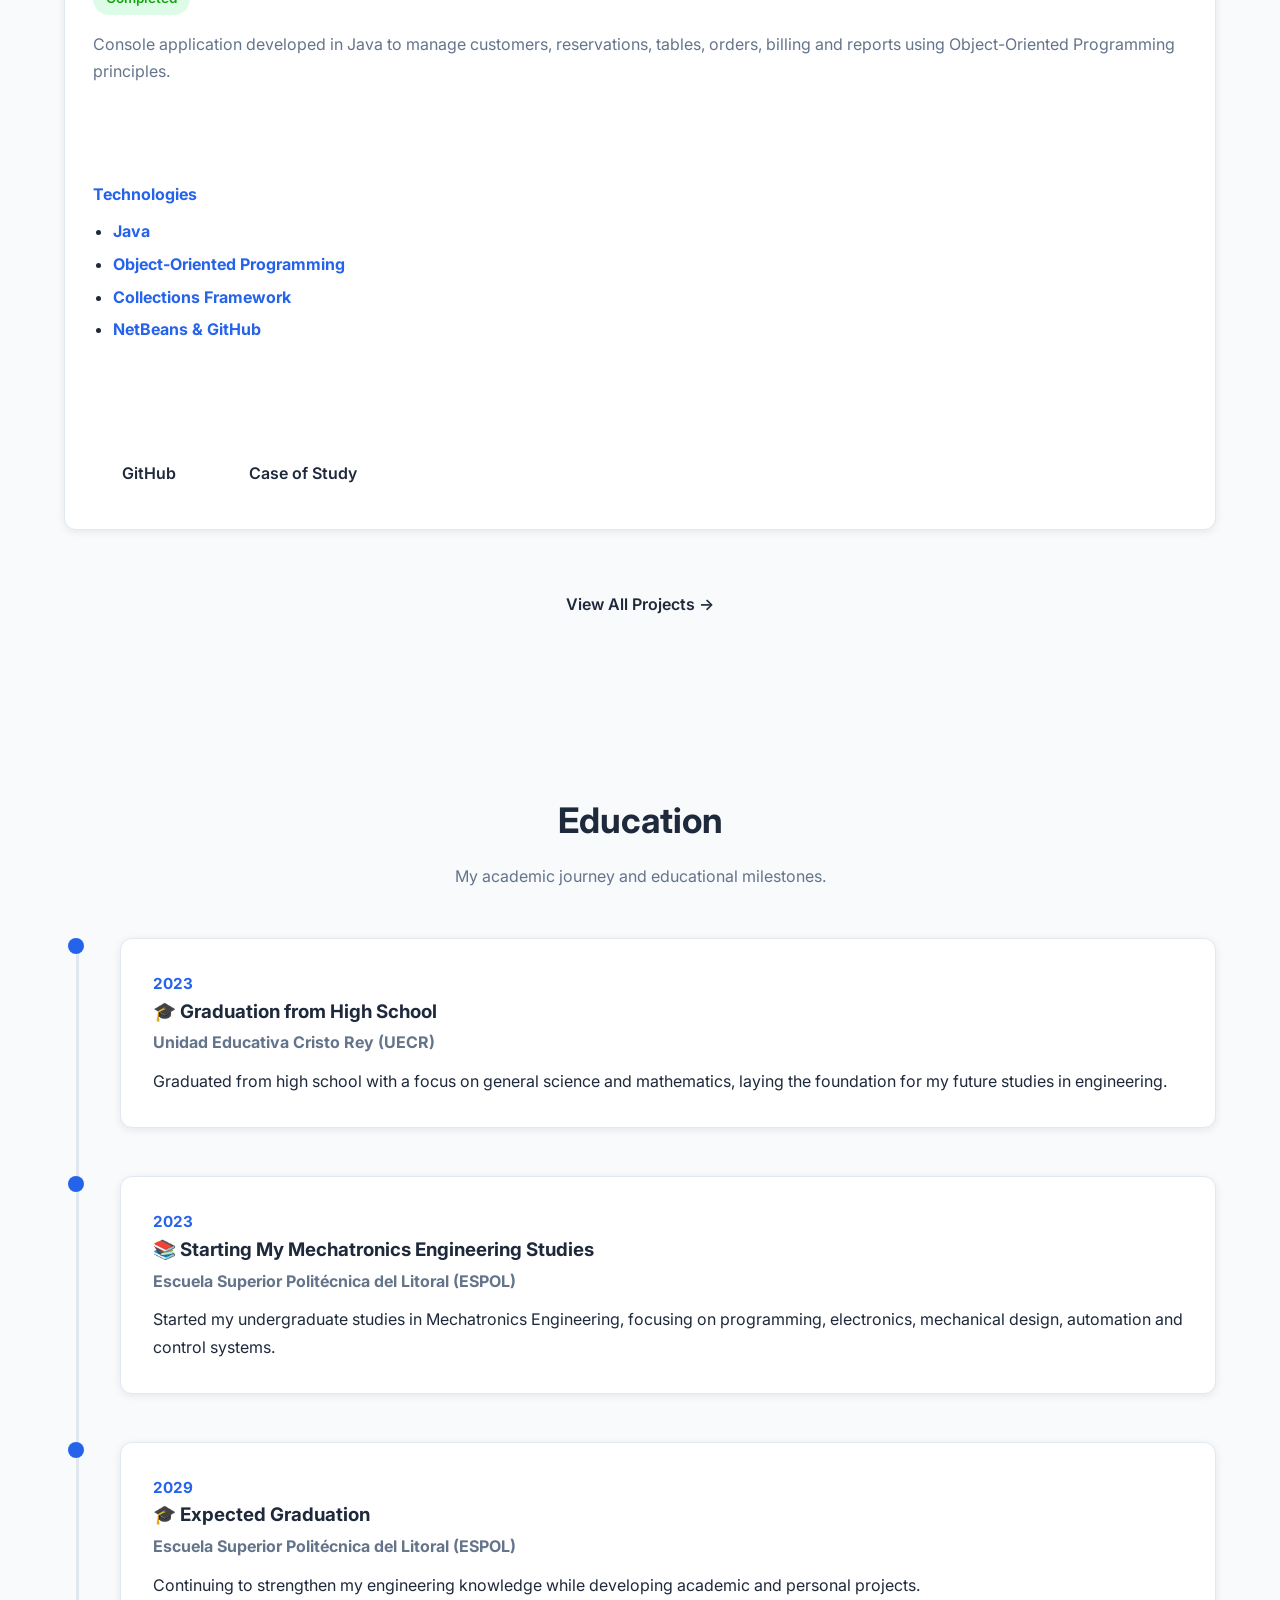
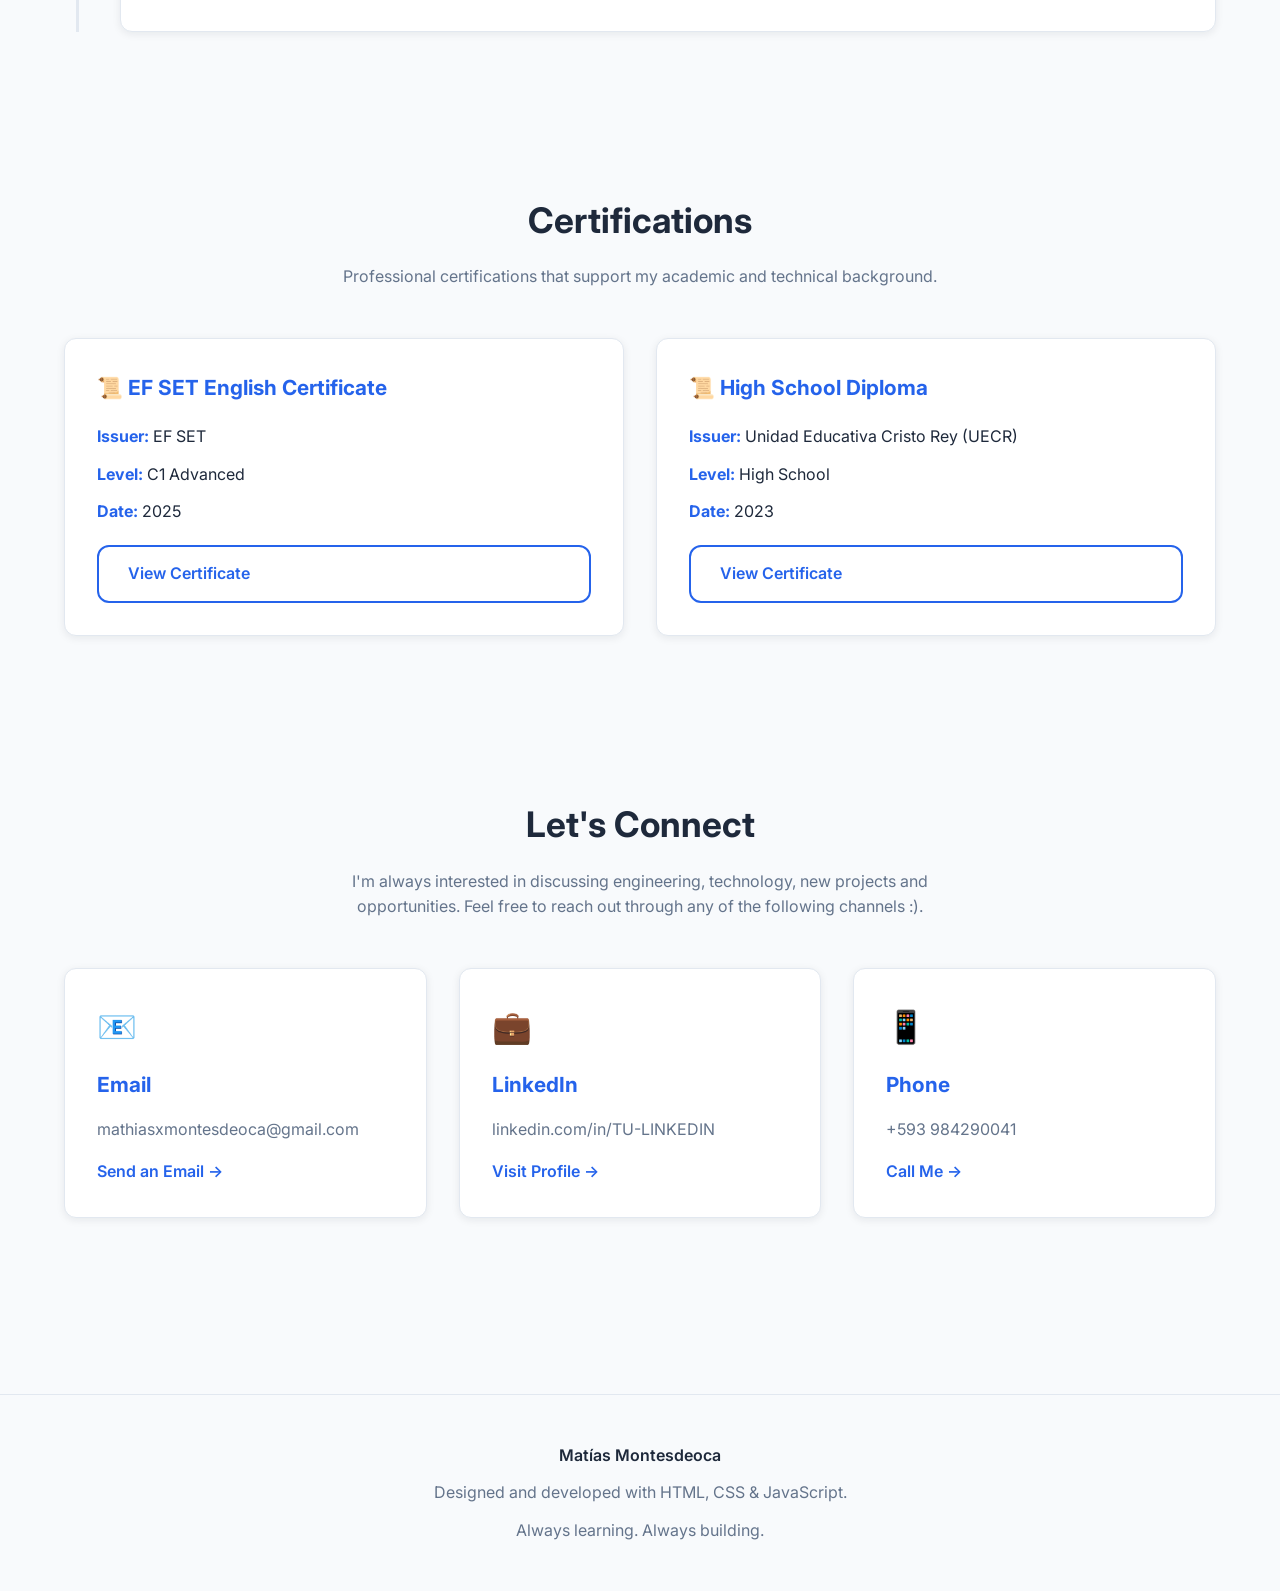
==== commit 779a535c: "Refactor HTML into modular files, add dark theme function and development of a part of the translati" ====
--- a/index.html
+++ b/index.html
@@ -2,10 +2,6 @@
 <html lang="en">
 
 <head>
-
-    <!-- =========================================
-         META INFORMATION
-    ========================================== -->
 
     <meta charset="UTF-8">
 
@@ -41,1002 +37,36 @@
 
     <link rel="stylesheet" href="css/footer.css">
 
+    <link rel="stylesheet" href="css/dark-theme.css">
+
     <link rel="stylesheet" href="css/responsive.css">
+    
 
 </head>
 
 <body>
 
-    <!-- =========================================
-         HEADER
-    ========================================== -->
+    <div id="header"></div>
 
-    <header class="header">
+    <main>
+        <div id="hero"></div>
 
-        <div class="container header-container">
+        <div id="about"></div>
 
-            <div class="header-info">
+        <div id="skills"></div>
 
-                <h1>Matías Montesdeoca</h1>
+        <div id="projects"></div>
 
-                <p>Mechatronics Engineering Student</p>
+        <div id="education"></div>
 
-            </div>
+        <div id="certifications"></div>
 
-            <button
-                id="menu-toggle"
-                class="menu-toggle"
-                aria-label="Open navigation menu">
-            
-                ☰
-
-            </button>
-
-            <nav class="navbar">
-
-                <a href="#home">Home</a>
-
-                <a href="#about">About</a>
-
-                <a href="#skills">Skills</a>
-
-                <a href="#projects">Projects</a>
-
-                <a href="#education">Education</a>
-
-                <a href="#certifications">Certifications</a>
-
-                <a href="#contact">Contact</a>
-
-                <button id="theme-toggle">
-                    🌙
-                </button>
-
-                <button id="language-toggle">
-                    🌐 ES
-                </button>
-
-            </nav>
-        </div>
-    </header>
-
-    <!-- =========================================
-         MAIN
-    ========================================== -->
-    <main>
-
-        <!-- =====================================
-             HERO
-        ====================================== -->
-
-        <section id="home" class="hero">
-
-            <div class="container hero-container">
-
-                <div class="hero-image">
-
-                    <img
-                        src="images/profile/profile-photo.jpeg"
-                        alt="Portrait of Matías Montesdeoca"
-                        loading="eager">
-
-                </div>
-
-                <div class="hero-content">
-
-                    <p class="hero-greeting">
-
-                        Hi, I'm
-
-                    </p>
-
-                    <h2 class="hero-title">
-
-                        Matías Montesdeoca
-
-                    </h2>
-
-                    <h3 class="hero-subtitle">
-
-                        Mechatronics Engineering Student
-
-                    </h3>
-
-                    <div class="hero-highlights">
-
-                        <span class="highlight-item">
-
-                            📍 Guayaquil, Ecuador
-
-                        </span>
-
-                        <span class="highlight-item">
-
-                            🎓 ESPOL
-
-                        </span>
-
-                        <span class="highlight-item">
-
-                            💼 Looking for Opportunities to Gain Proffesional Experience
-
-                        </span>
-
-                    </div>
-
-                    <p class="hero-description">
-
-                        Mechatronics Engineering student at ESPOL passionate
-                        about robotics, automation, software development and
-                        mechanical design. I enjoy solving multidisciplinary
-                        engineering challenges through innovative and practical
-                        solutions.
-
-                    </p>
-
-                    <div class="hero-buttons">
-
-                        <a
-                            href="#projects"
-                            class="button button-primary">
-
-                            View Projects
-
-                        </a>
-
-                        <a
-                            href="documents/CV_EN.pdf"
-                            class="button button-secondary"
-                            target="_blank"
-                            rel="noopener noreferrer">
-
-                            Download CV
-
-                        </a>
-
-                    </div>
-
-                    <div class="social-links">
-
-                        <a
-                            href="https://github.com/MatiasMontesdeoca"
-                            target="_blank"
-                            rel="noopener noreferrer">
-
-                            GitHub
-
-                        </a>
-
-                        <a
-                            href="https://linkedin.com/in/TU-LINKEDIN"
-                            target="_blank"
-                            rel="noopener noreferrer">
-
-                            LinkedIn
-
-                        </a>
-
-                        <a href="mailto:mathiasxmontesdeoca@gmail.com">
-
-                            Email
-
-                        </a>
-
-                    </div>
-
-                </div>
-
-            </div>
-
-        </section>ERO
-
-
-        <!-- =====================================
-             ABOUT
-        ====================================== -->
-
-        <section id="about" class="about">
-
-            <div class="container">
-
-                <div class="section-header">
-
-                    <h2>About Me</h2>
-
-                    <p>
-                        Get to know more about my academic background,
-                        interests and professional goals.
-                    </p>
-
-                </div>
-
-                <div class="about-content">
-
-                    <div class="about-description">
-
-                        <p class="about-description">
-                            I am a Mechatronics Engineering student at ESPOL
-                            passionate about robotics, automation, software
-                            development and mechanical design. I enjoy solving
-                            multidisciplinary engineering problems by combining
-                            programming, electronics and mechanical systems.
-                        </p>
-                    </div>
-                </div>
-            </div>
-        </section>
-
-        <!-- =====================================
-             SKILLS
-        ====================================== -->
-
-        <section id="skills" class="skills">
-
-            <div class="container">
-
-                <div class="section-header">
-
-                    <h2>Technical Skills</h2>
-
-                    <p>
-                        Technologies, software and engineering tools
-                        I have worked with.
-                    </p>
-
-                </div>
-
-                <div class="grid skills-grid">
-
-                    <div class="card skill-card">
-
-                        <h3>💻 Programming</h3>
-
-                        <ul>
-
-                            <li><strong>Java</strong>
-                                <li>- Object-Oriented Programming (OOP)</li>
-                            </li>
-                            <li><strong>Python</strong>
-
-                            </li>
-                            <li><strong>Git</strong>
-                            
-                            </li>
-                            <li><strong>GitHub</strong>
-                            
-                            </li>
-
-                        </ul>
-
-                    </div>
-
-                    <div class="card skill-card">
-
-                        <h3>🔩 CAD & Design</h3>
-
-                        <ul>
-
-                            <li><strong>Inventor</strong>
-                                <li>- 3D modeling and assembly.</li>
-                                <li>- Plan and section view.</li>
-                                <li>- Simulations.</li>
-                            </li>
-                            <li><strong>SolidWorks</strong>
-                                <li>- 3D modeling and assembly.</li>
-                                <li>- Plan and section view.</li>
-                                <li>- Simulations.</li>
-                            </li>
-                            <li><strong>AutoCAD</strong>
-                                <li>- Plan and section view.</li>
-                            </li>
-
-                        </ul>
-
-                    </div>
-
-                    <div class="card skill-card">
-
-                        <h3>🔌 Electronics</h3>
-
-                        <ul>
-
-                            <li><strong>Arduino IDE</strong>
-                            
-                            </li>
-                            <li><strong>Quartus</strong>
-                            
-                            </li>
-                            <li><strong>Multisim</strong>
-                            
-                            </li>
-
-                        </ul>
-
-                    </div>
-
-                    <div class="card skill-card">
-
-                        <h3>⚙️ Engineering</h3>
-
-                        <ul>
-
-                            <li><strong>Mechanical Design</strong>
-                            
-                            </li>
-                            <li><strong>Numerical Methods</strong>
-                            
-                            </li>
-                            <li><strong>Digital Systems</strong>
-                            
-                            </li>
-
-                        </ul>
-
-                    </div>
-
-                    <div class="card skill-card">
-                        
-                        <h3>🌎 Languages</h3>
-
-                        <ul>
-
-                            <li><strong>Spanish</strong> 
-                                <li>(Native)</li>
-                            </li>
-                            <li><strong>English</strong> 
-                                <li>(C1)</li>
-                            </li>
-
-                        </ul>
-                    </div>
-                </div>
-            </div>
-        </section>
-
-        <!-- =====================================
-            PROJECTS
-        ===================================== -->
-
-        <section id="projects" class="projects">
-
-            <div class="container">
-
-                <div class="section-header">
-
-                    <h2 class="section-title">
-
-                        Featured Projects
-
-                    </h2>
-
-                    <p class="section-description">
-
-                        A selection of academic and personal engineering projects
-                        demonstrating my experience in programming, electronics,
-                        CAD design and robotics.
-
-                    </p>
-
-                </div>
-
-                <article class="card project-card">
-
-                    <!-- Project Cover -->
-
-                    <div class="project-image">
-
-                        <img
-                            src="images/projects/Restaurant_management_system.png"
-                            alt="Restaurant Management System Cover">
-
-                    </div>
-
-                    <!-- Project Information -->
-
-                    <div class="project-content">
-
-                        <!-- Project Type & Year -->
-
-                        <div class="project-header">
-
-                            <span class="project-type">
-
-                                💻 Academic Project
-
-                            </span>
-
-                            <span class="project-year">
-
-                                2026
-
-                            </span>
-
-                        </div>
-
-                        <!-- Project Title -->
-
-                        <h3 class="project-title">
-
-                            Restaurant Management System
-
-                        </h3>
-
-                        <!-- Project Status -->
-
-                        <span class="project-status completed">
-
-                            Completed
-
-                        </span>
-
-                        <!-- Project Description -->
-
-                        <p class="project-description">
-
-                            Console application developed in Java to manage customers,
-                            reservations, tables, orders, billing and reports using
-                            Object-Oriented Programming principles.
-
-                        </p>
-
-                        <!-- Technologies -->
-
-                        <section class="project-technologies">
-
-                            <h4>
-
-                                Technologies
-
-                            </h4>
-
-                            <ul class="technology-list">
-
-                                <li>
-
-                                    <strong>Java</strong>
-
-                                </li>
-
-                                <li>
-
-                                    <strong>Object-Oriented Programming</strong>
-
-                                </li>
-
-                                <li>
-
-                                    <strong>Collections Framework</strong>
-
-                                </li>
-
-                                <li>
-
-                                    <strong>NetBeans & GitHub</strong>
-
-                                </li>
-
-                            </ul>
-
-                        </section>
-
-                        <!-- Project Links -->
-
-                        <div class="project-buttons">
-
-                            <a
-                                href="https://github.com/MatiasMontesdeoca"
-                                target="_blank"
-                                class="button secondary-button">
-
-                                GitHub
-
-                            </a>
-
-                            <a
-                                href="projects/restaurant-management.html"
-                                class="button primary-button">
-
-                                Case Study
-
-                            </a>
-
-                        </div>
-
-                    </div>
-
-                </article>
-
-                </div>
-
-                <div class="projects-footer">
-
-                    <a
-                        href="projects.html"
-                        class="button secondary-button">
-
-                        View All Projects →
-
-                    </a>
-
-                </div>
-
-            </div>
-
-        </section>
-
-        <!-- =====================================
-        EDUCATION
-        ===================================== -->
-
-        <section id="education" class="education">
-
-            <div class="container">
-
-                <div class="section-header">
-
-                    <h2 class="section-title">
-
-                        Education
-
-                    </h2>
-
-                    <p class="section-description">
-
-                        My academic journey and educational milestones.
-
-                    </p>
-
-                </div>
-
-                <div class="timeline">
-
-                    <!-- Timeline Item -->
-
-                    <article class="timeline-item">
-
-                        <div class="timeline-marker">
-
-                            <span></span>
-
-                        </div>
-
-                        <div class="timeline-content card">
-
-                            <div class="timeline-date">
-
-                                <span class="timeline-year">
-
-                                    2023
-
-                                </span>
-
-                            </div>
-
-                            <h3 class="timeline-title">
-
-                                <span class="timeline-icon">🎓</span>
-
-                                <span>Graduation from High School</span> 
-                            
-                            </h3>
-
-                            <h4>
-
-                                Unidad Educativa Cristo Rey (UECR)
-
-                            </h4>
-
-                            <p>
-
-                                Graduated from high school with a focus on general science and mathematics, laying the foundation for my future studies in engineering.
-
-                            </p>
-
-                        </div>
-
-                    </article>
-
-                    <!-- Timeline Item -->
-
-                    <article class="timeline-item">
-
-                        <div class="timeline-marker">
-
-                            <span></span>
-
-                        </div>
-
-                        <div class="timeline-content card">
-
-                            <div class="timeline-date">
-
-                                <span class="timeline-year">
-
-                                    2023
-
-                                </span>
-
-                            </div>
-
-                            <h3 class="timeline-title">
-
-                                <span class="timeline-icon">📚</span>
-
-                                <span>Starting My Mechatronics Engineering Studies</span> 
-                            
-                            </h3>
-
-                            <h4>
-
-                                Escuela Superior Politécnica del Litoral (ESPOL)
-
-                            </h4>
-
-                            <p>
-
-                                Started my undergraduate studies in Mechatronics Engineering,
-                                focusing on programming, electronics, mechanical design,
-                                automation and control systems.
-
-                            </p>
-
-                        </div>
-
-                    </article>
-
-                    <!-- Timeline Item -->
-
-                    <article class="timeline-item">
-
-                        <div class="timeline-marker">
-
-                            <span></span>
-
-                        </div>
-
-                        <div class="timeline-content card">
-
-                            <div class="timeline-date">
-
-                                <span class="timeline-year">
-                                    
-                                    2029
-
-                                </span>
-
-                            </div>
-
-                            <h3 class="timeline-title">
-
-                                <span class="timeline-icon">🎓</span>
-                                
-                                <span>Expected Graduation</span>
-
-                            </h3>
-
-                            <h4>
-
-                                Escuela Superior Politécnica del Litoral (ESPOL)
-
-                            </h4>
-
-                            <p>
-
-                                Continuing to strengthen my engineering
-                                knowledge while developing academic and
-                                personal projects.
-
-                            </p>
-
-                        </div>
-
-                    </article>
-
-                </div>
-
-            </div>
-
-        </section>
-
-        <!-- =====================================
-        CERTIFICATIONS
-        ===================================== -->
-
-        <section id="certifications" class="certifications">
-
-            <div class="container">
-
-                <div class="section-header">
-
-                    <h2 class="section-title">
-
-                        Certifications
-
-                    </h2>
-
-                    <p class="section-description">
-
-                        Professional certification  that support my academic 
-                        and technical background.
-
-                    </p>
-
-                </div>
-
-                <div class="certifications-grid">
-
-                    <!-- Certification Card -->
-
-                    <article class="card certification-card">
-
-                        <h3 class="certification-title">
-
-                            📜 EF SET English Certificate
-
-                        </h3>
-
-                        <ul class="certification-details">
-
-                            <li>
-
-                                <strong>Issuer:</strong> EF SET
-
-                            </li>
-
-                            <li>
-
-                                <strong>Level:</strong> C1 Advanced
-
-                            </li>
-
-                            <li>
-
-                                <strong>Date:</strong> 2025
-
-                            </li>
-
-                        </ul>
-
-                        <a
-                            href="#"
-                            target="_blank"
-                            class="button secondary-button">
-
-                            View Certificate
-
-                        </a>
-
-                    </article>
-
-                    <!-- Certification Card -->
-
-                    <article class="card certification-card">
-
-                        <h3 class="certification-title">
-
-                            📜 High School Diploma
-
-                        </h3>
-
-                        <ul class="certification-details">
-
-                            <li>
-
-                                <strong>Issuer:</strong> Unidad Educativa Cristo Rey (UECR)
-
-                            </li>
-
-                            <li>
-
-                                <strong>Level:</strong> High School 
-
-                            </li>
-
-                            <li>
-
-                                <strong>Date:</strong> 2023
-
-                            </li>
-
-                        </ul>
-
-                        <a
-                            href="#"
-                            target="_blank"
-                            class="button secondary-button">
-
-                            View Certificate
-
-                        </a>
-
-                    </article>
-
-                </div>
-
-            </div>
-
-        </section>
-
-        <!-- =====================================
-        CONTACT
-        ===================================== -->
-
-        <section id="contact" class="contact">
-
-            <div class="container">
-
-                <!-- Section Header -->
-
-                <div class="section-header">
-
-                    <h2 class="section-title">
-
-                        Let's Connect
-
-                    </h2>
-
-                    <p class="section-description">
-
-                        I'm always interested in discussing engineering,
-                        technology, new projects and opportunities.
-                        Feel free to reach out through any of the following
-                        channels :).
-
-                    </p>
-
-                </div>
-
-                <!-- Contact Cards -->
-
-                <div class="contact-grid">
-
-                    <!-- Email -->
-
-                    <a
-                        href="mailto:mathiasxmontesdeoca@gmail.com"
-                        class="card contact-card">
-
-                        <div class="contact-icon">
-
-                            📧
-
-                        </div>
-
-                        <h3 class="contact-title">
-
-                            Email
-
-                        </h3>
-
-                        <p class="contact-info">
-
-                            mathiasxmontesdeoca@gmail.com
-
-                        </p>
-
-                        <span class="contact-link">
-
-                            Send an Email →
-
-                        </span>
-
-                    </a>
-
-                    <!-- LinkedIn -->
-
-                    <a
-                        href="https://linkedin.com/in/TU-LINKEDIN"
-                        target="_blank"
-                        class="card contact-card">
-
-                        <div class="contact-icon">
-
-                            💼
-
-                        </div>
-
-                        <h3 class="contact-title">
-
-                            LinkedIn
-
-                        </h3>
-
-                        <p class="contact-info">
-
-                            linkedin.com/in/TU-LINKEDIN
-
-                        </p>
-
-                        <span class="contact-link">
-
-                            Visit Profile →
-
-                        </span>
-
-                    </a>
-
-                    <!-- Phone -->
-
-                    <a
-                        href="tel:+593XXXXXXXXX"
-                        class="card contact-card">
-
-                        <div class="contact-icon">
-
-                            📱
-
-                        </div>
-
-                        <h3 class="contact-title">
-
-                            Phone
-
-                        </h3>
-
-                        <p class="contact-info">
-
-                            +593 984290041
-
-                        </p>
-
-                        <span class="contact-link">
-
-                            Call Me →
-
-                        </span>
-
-                    </a>
-
-                </div>
-
-            </div>
-
-        </section>
-
+        <div id="contact"></div>
     </main>
 
-    <!-- =====================================
-     FOOTER
-    ===================================== -->
+    <div id="footer"></div>
 
-    <footer class="footer">
-
-        <div class="container">
-
-            <p>
-
-                Matías Montesdeoca
-
-            </p>
-
-            <p>
-
-                Designed and developed with HTML, CSS & JavaScript.
-
-            </p>
-
-            <p>
-
-                Always learning. Always building.
-
-            </p>
-
-        </div>
-
-    </footer>
-
-    <!-- =========================================
-         SCRIPTS
-    ========================================== -->
-
-    <!--
-    <script src="translations/en.js"></script>
-    <script src="translations/es.js"></script>
-
-    <script src="js/language.js"></script>
-    <script src="js/darkmode.js"></script>
-    <script src="js/app.js"></script>
-    -->
+    <script type="module" src="js/main.js"></script>
 
 </body>
 
--- a/css/style.css
+++ b/css/style.css
@@ -74,6 +74,8 @@
 
     line-height: 1.6;
 
+    padding-top: 80px;
+
 }
 
 /* img */
--- a/css/header.css
+++ b/css/header.css
@@ -1,31 +1,37 @@
 /* =========================================
    HEADER
 ========================================= */
-
 .header{
 
-    position: sticky;
+    position: fixed;
 
-    top:0;
+    top: 0;
 
-    z-index:1000;
+    left: 0;
 
-    background-color:var(--surface-color);
+    width: 100%;
 
-    border-bottom:1px solid var(--border-color);
+    z-index: 1000;
+
+    background-color: var(--surface-color);
+
+    border-bottom: 1px solid var(--border-color);
 
 }
 
-
 .header-container{
 
-    display:flex;
+    width: min(90%, var(--max-width));
 
-    justify-content:space-between;
+    margin: 0 auto;
 
-    align-items:center;
+    display: flex;
 
-    min-height:80px;
+    justify-content: space-between;
+
+    align-items: center;
+
+    min-height: 80px;
 
 }
 
@@ -97,19 +103,34 @@
 }
 
 /* menu toggle */
-
 .menu-toggle{
 
-    display:none;
+    display: none;
 
-    background:none;
+    align-items: center;
 
-    border:none;
+    justify-content: center;
 
-    font-size:2rem;
+    width: 48px;
 
-    color:var(--text-color);
+    height: 48px;
 
-    cursor:pointer;
+    border-radius: 8px;
+
+    transition: var(--transition);
+
+}
+
+.menu-toggle:hover{
+
+    background: rgba(37,99,235,.08);
+
+}
+
+.menu-icon{
+
+    font-size: 1.8rem;
+
+    line-height: 1;
 
 }
--- a/css/projects.css
+++ b/css/projects.css
@@ -192,4 +192,28 @@
 
     margin-top:auto;
 
+}
+
+.project-card.hidden{
+
+    opacity:0;
+
+    transform:translateY(30px);
+
+}
+
+
+.project-card.show{
+
+    opacity:1;
+
+    transform:translateY(0);
+
+}
+
+
+.project-card{
+
+    transition:0.5s ease;
+
 }
--- a/css/dark-theme.css
+++ b/css/dark-theme.css
@@ -0,0 +1,36 @@
+body.dark-theme{
+
+    --background-color: #0F172A;
+
+    --surface-color: #1E293B;
+
+    --text-color: #F8FAFC;
+
+    --text-secondary: #CBD5E1;
+
+    --border-color: #334155;
+
+}
+
+.project-status.completed{
+
+    background:#dcfce7;
+
+    color:#16a511;
+
+}
+
+.project-status.in-progress{
+
+    background:#dcfce7;
+
+    color:#bd4703;
+
+}
+
+.project-status.planned{
+
+    background:#dcfce7;
+
+    color:#0400ff;
+}
--- a/css/responsive.css
+++ b/css/responsive.css
@@ -31,7 +31,7 @@
 
     .menu-toggle{
 
-        display:block;
+        display:flex;
 
     }
 
@@ -57,6 +57,10 @@
         padding:2rem;
 
         border-bottom:1px solid var(--border-color);
+        
+        box-shadow: var(--shadow-md);
+
+        gap: 1.5rem;
 
     }
 
